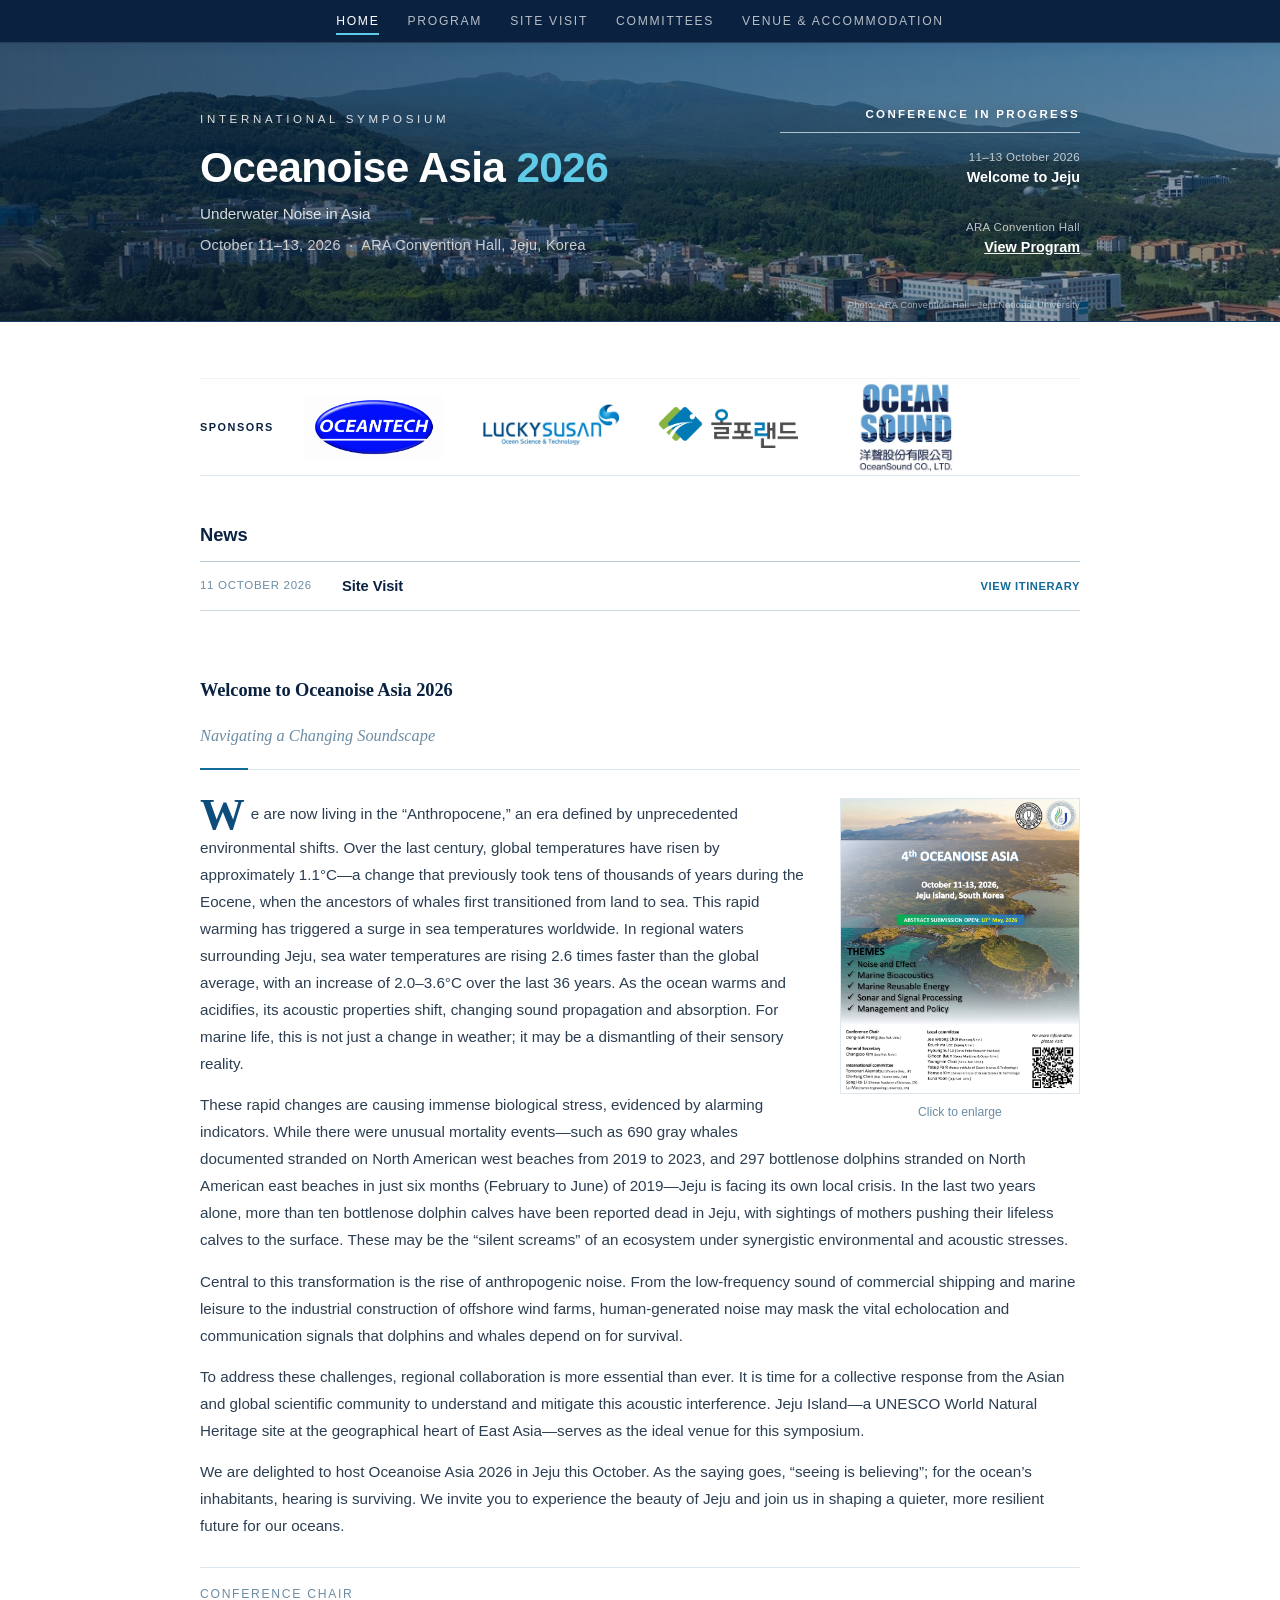
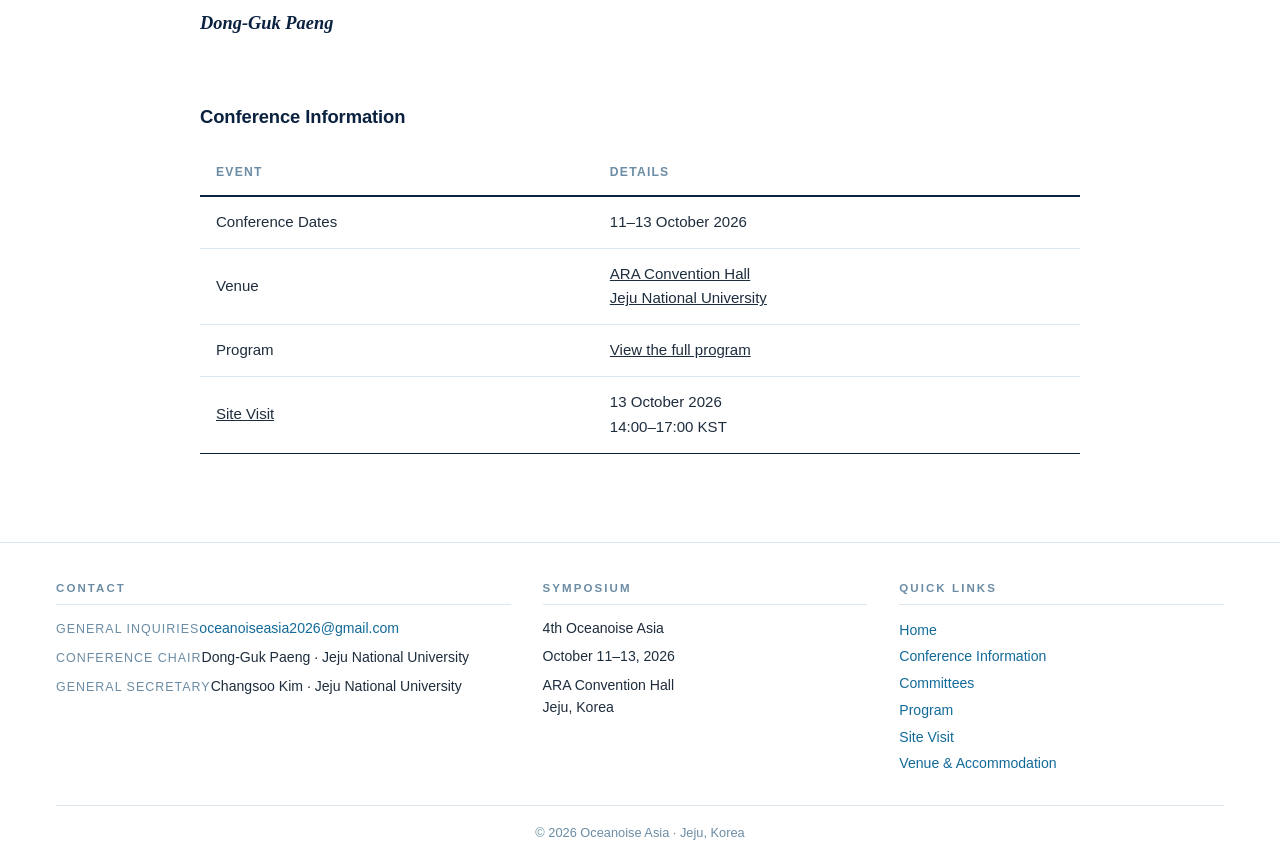
==== index.html @ ab1fe209 "Use formal wording for Site Visit registration" ====
<!DOCTYPE html>
<html lang="en">
<head>
  <meta charset="UTF-8" />
  <meta name="viewport" content="width=device-width, initial-scale=1.0" />
  <title>Oceanoise Asia 2026</title>
  <meta name="description" content="The 4th Oceanoise Asia, October 11-13, 2026, ARA Convention Hall, Jeju, Korea. International symposium on underwater noise in Asia." />
  <meta property="og:type" content="website" />
  <meta property="og:site_name" content="Oceanoise Asia 2026" />
  <meta property="og:title" content="Oceanoise Asia 2026" />
  <meta property="og:description" content="October 11–13, 2026 · ARA Convention Hall, Jeju, Korea. International Symposium on Underwater Noise in Asia." />
  <meta property="og:url" content="https://www.oceanoiseasia2026.com/" />
  <meta property="og:image" content="https://www.oceanoiseasia2026.com/assets/images/oceanoise-asia-2026-share.png" />
  <meta property="og:image:type" content="image/png" />
  <meta property="og:image:width" content="1200" />
  <meta property="og:image:height" content="630" />
  <meta property="og:image:alt" content="Oceanoise Asia 2026 — October 11–13, 2026, ARA Convention Hall, Jeju, Korea" />
  <meta name="twitter:card" content="summary_large_image" />
  <meta name="twitter:title" content="Oceanoise Asia 2026" />
  <meta name="twitter:description" content="October 11–13, 2026 · ARA Convention Hall, Jeju, Korea. International Symposium on Underwater Noise in Asia." />
  <meta name="twitter:image" content="https://www.oceanoiseasia2026.com/assets/images/oceanoise-asia-2026-share.png" />
  <meta name="twitter:image:alt" content="Oceanoise Asia 2026 — October 11–13, 2026, ARA Convention Hall, Jeju, Korea" />
  <link rel="stylesheet" href="assets/css/site.css?v=20261011-sponsors-2" />
</head>
<body>

<nav class="site-nav" aria-label="Primary">
  <div class="wrap">
    <a href="index.html?v=20261011-nav7" aria-current="page">Home</a>
    <a href="program.html?v=20261011-nav7">Program</a>
    <a href="site-visit.html?v=20261011-nav7">Site Visit</a>
    <a href="committees.html?v=20261011-nav7">Committees</a>
    <a href="venue.html?v=20261011-nav7">Venue &amp; Accommodation</a>
  </div>
</nav>

<header class="home-hero">
  <div class="wrap">
    <div class="header-inner">
      <div class="home-hero-main">
        <span class="eyebrow">International Symposium</span>
        <h1>Oceanoise Asia <span class="year">2026</span></h1>
        <p class="subtitle">Underwater Noise in Asia</p>
        <p class="meta">October 11&ndash;13, 2026 &nbsp;&middot;&nbsp; ARA Convention Hall, Jeju, Korea</p>
      </div>
      <aside class="home-hero-dates" aria-label="Conference in progress">
        <a class="home-hero-dates__title" href="#dates">Conference in Progress</a>
        <dl>
          <div>
            <dt>11&ndash;13 October 2026</dt>
            <dd>Welcome to Jeju</dd>
          </div>
          <div>
            <dt>ARA Convention Hall</dt>
            <dd><a href="program.html?v=20261011-nav7">View Program</a></dd>
          </div>
        </dl>
      </aside>
    </div>
  </div>
  <small class="hero-photo-credit">Photo: ARA Convention Hall &middot; Jeju National University</small>
</header>

<main>
  <div class="wrap">
    <div class="content">

    <!-- Sponsors -->
    <section class="sponsors-strip" aria-labelledby="sponsors-title">
      <h2 id="sponsors-title">Sponsors</h2>
      <div class="sponsor-logos">
        <a
          class="sponsor-logo-frame sponsor-logo-link sponsor-logo-frame--oceantech"
          href="https://www.oceantech.co.kr/OT/index.php"
          target="_blank"
          rel="noopener noreferrer"
          aria-label="Visit the Oceantech official website"
        >
          <img src="assets/images/sponsor-oceantech.png?v=20260904" alt="Oceantech" />
        </a>
        <div class="sponsor-logo-frame sponsor-logo-frame--lucky">
          <img src="assets/images/sponsor-lucky-susan.jpg" alt="Lucky Susan — Ocean Science &amp; Technology" />
        </div>
        <a
          class="sponsor-logo-frame sponsor-logo-link"
          href="https://all4landglobal.com/"
          target="_blank"
          rel="noopener noreferrer"
          aria-label="Visit the Allforland official website"
        >
          <img src="assets/images/sponsor-02.png" alt="올포랜드" />
        </a>
        <a
          class="sponsor-logo-frame sponsor-logo-link sponsor-logo-frame--oceansound"
          href="https://www.oceansound-tw.com/h/index?key=k93td"
          target="_blank"
          rel="noopener noreferrer"
          aria-label="Visit the OceanSound official website"
        >
          <img src="assets/images/sponsor-oceansound.png?v=20261011-2" alt="OceanSound CO., LTD." />
        </a>
      </div>
    </section>

    <!-- News -->
    <section class="news section">
      <h2>News</h2>
      <div class="news-list">
        <article class="news-item">
          <time datetime="2026-10-11">11 October 2026</time>
          <h3><a href="site-visit.html?v=20261011-nav7">Site Visit</a></h3>
          <a class="news-link" href="site-visit.html?v=20261011-nav7">View itinerary</a>
        </article>
      </div>
    </section>

    <!-- Welcome Message -->
    <article class="welcome section">
      <h2>Welcome to Oceanoise Asia 2026</h2>
      <p class="lead">Navigating a Changing Soundscape</p>

      <figure class="poster poster-float">
        <button type="button" onclick="openLightbox()" aria-label="Enlarge poster">
          <img src="poster.jpg" alt="Oceanoise Asia 2026 - Call for Papers" />
        </button>
        <figcaption class="caption">Click to enlarge</figcaption>
      </figure>

      <p class="dropcap">We are now living in the &ldquo;Anthropocene,&rdquo; an era defined by unprecedented environmental shifts. Over the last century, global temperatures have risen by approximately 1.1&deg;C&mdash;a change that previously took tens of thousands of years during the Eocene, when the ancestors of whales first transitioned from land to sea. This rapid warming has triggered a surge in sea temperatures worldwide. In regional waters surrounding Jeju, sea water temperatures are rising 2.6 times faster than the global average, with an increase of 2.0&ndash;3.6&deg;C over the last 36 years. As the ocean warms and acidifies, its acoustic properties shift, changing sound propagation and absorption. For marine life, this is not just a change in weather; it may be a dismantling of their sensory reality.</p>

      <p>These rapid changes are causing immense biological stress, evidenced by alarming indicators. While there were unusual mortality events&mdash;such as 690 gray whales documented stranded on North American west beaches from 2019 to 2023, and 297 bottlenose dolphins stranded on North American east beaches in just six months (February to June) of 2019&mdash;Jeju is facing its own local crisis. In the last two years alone, more than ten bottlenose dolphin calves have been reported dead in Jeju, with sightings of mothers pushing their lifeless calves to the surface. These may be the &ldquo;silent screams&rdquo; of an ecosystem under synergistic environmental and acoustic stresses.</p>

      <p>Central to this transformation is the rise of anthropogenic noise. From the low-frequency sound of commercial shipping and marine leisure to the industrial construction of offshore wind farms, human-generated noise may mask the vital echolocation and communication signals that dolphins and whales depend on for survival.</p>

      <p>To address these challenges, regional collaboration is more essential than ever. It is time for a collective response from the Asian and global scientific community to understand and mitigate this acoustic interference. Jeju Island&mdash;a UNESCO World Natural Heritage site at the geographical heart of East Asia&mdash;serves as the ideal venue for this symposium.</p>

      <p>We are delighted to host Oceanoise Asia 2026 in Jeju this October. As the saying goes, &ldquo;seeing is believing&rdquo;; for the ocean&rsquo;s inhabitants, hearing is surviving. We invite you to experience the beauty of Jeju and join us in shaping a quieter, more resilient future for our oceans.</p>

      <div class="signature">
        <div class="role">Conference Chair</div>
        <div class="name">Dong-Guk Paeng</div>
      </div>
    </article>

    <!-- Conference Information -->
    <section id="dates" class="schedule">
      <h2>Conference Information</h2>
      <table>
        <thead>
          <tr>
            <th>Event</th>
            <th>Details</th>
          </tr>
        </thead>
        <tbody>
          <tr>
            <td>Conference Dates</td>
            <td>11&ndash;13 October 2026</td>
          </tr>
          <tr>
            <td>Venue</td>
            <td><a href="venue.html?v=20261011-nav7">ARA Convention Hall<br/>Jeju National University</a></td>
          </tr>
          <tr>
            <td>Program</td>
            <td><a href="program.html?v=20261011-nav7">View the full program</a></td>
          </tr>
          <tr>
            <td><a href="site-visit.html?v=20261011-nav7">Site Visit</a></td>
            <td>13 October 2026<br/>14:00&ndash;17:00 KST</td>
          </tr>
        </tbody>
      </table>
    </section>

    </div>
  </div>
</main>

<footer id="contact">
  <div class="wrap">
    <div class="footer-grid">
      <div class="footer-col">
        <h4>Contact</h4>
        <p><span class="role">General Inquiries</span><a href="mailto:oceanoiseasia2026@gmail.com">oceanoiseasia2026@gmail.com</a></p>
        <p><span class="role">Conference Chair</span>Dong-Guk Paeng &middot; Jeju National University</p>
        <p><span class="role">General Secretary</span>Changsoo Kim &middot; Jeju National University</p>
      </div>
      <div class="footer-col">
        <h4>Symposium</h4>
        <p>4th Oceanoise Asia</p>
        <p>October 11&ndash;13, 2026</p>
        <p>ARA Convention Hall<br/>Jeju, Korea</p>
      </div>
      <div class="footer-col">
        <h4>Quick Links</h4>
        <ul>
          <li><a href="index.html?v=20261011-nav7">Home</a></li>
          <li><a href="index.html?v=20261011-nav7#dates">Conference Information</a></li>
          <li><a href="committees.html?v=20261011-nav7">Committees</a></li>
          <li><a href="program.html?v=20261011-nav7">Program</a></li>
          <li><a href="site-visit.html?v=20261011-nav7">Site Visit</a></li>
          <li><a href="venue.html?v=20261011-nav7">Venue &amp; Accommodation</a></li>        </ul>
      </div>
    </div>
    <div class="footer-bottom">
      &copy; 2026 Oceanoise Asia &middot; Jeju, Korea
    </div>
  </div>
</footer>

<!-- Lightbox -->
<div class="lightbox" id="lightbox" onclick="closeLightbox()">
  <button class="lightbox-close" type="button" onclick="event.stopPropagation(); closeLightbox()" aria-label="Close">&times;</button>
  <img src="poster.jpg" alt="Oceanoise Asia 2026 - Call for Papers (Full Size)" onclick="event.stopPropagation()" />
</div>

<script>
  function openLightbox()  { document.getElementById('lightbox').classList.add('open'); }
  function closeLightbox() { document.getElementById('lightbox').classList.remove('open'); }
  document.addEventListener('keydown', function(e) {
    if (e.key === 'Escape') closeLightbox();
  });
</script>

</body>
</html>
---- assets/css/site.css ----
*, *::before, *::after { box-sizing: border-box; margin: 0; padding: 0; }

:root {
  --ink:       #0a2240;
  --text:      #1e2d3d;
  --muted:     #6b8ca4;
  --line:      #dde7ef;
  --surface:   #ffffff;
  --teal:      #126a98;
  --accent:    #5fcae8;
}

html, body { min-height: 100%; }
html { overflow-x: clip; scroll-padding-top: 44px; }
body { overflow-x: clip; }

body {
  font-family: -apple-system, BlinkMacSystemFont, "Segoe UI", Roboto, Helvetica, Arial, sans-serif;
  color: var(--text);
  line-height: 1.65;
  -webkit-font-smoothing: antialiased;
  background: #fff;
  overflow-wrap: break-word;
  word-wrap: break-word;
}

img { max-width: 100%; height: auto; display: block; }

a { color: inherit; }

.wrap { width: 100%; margin: 0; padding: 0 56px; }

/* ── Header ── */
header {
  position: relative;
  padding: 72px 0 96px;
  text-align: center;
  color: #fff;
  background:
    radial-gradient(ellipse at 50% 0%, #1a8ab5 0%, transparent 60%),
    linear-gradient(180deg, #0a2240 0%, #0e4d7b 55%, #126a98 100%);
  overflow: hidden;
}
header.page-hero { padding: 56px 0 64px; }
header::after {
  content: '';
  position: absolute;
  left: 0; right: 0; bottom: -1px;
  height: 70px;
  background: url("data:image/svg+xml,%3Csvg xmlns='http://www.w3.org/2000/svg' viewBox='0 0 1440 70' preserveAspectRatio='none'%3E%3Cpath fill='%23eaf3f9' d='M0,40 C240,75 480,5 720,30 C960,55 1200,15 1440,35 L1440,70 L0,70 Z'/%3E%3C/svg%3E") no-repeat bottom/100% 100%;
}
header .header-inner { padding-top: 0; }
header.page-hero .header-inner { padding-top: 0; }
header .eyebrow {
  display: inline-block;
  max-width: 100%;
  padding: 0 0 6px;
  border-bottom: 1px solid rgba(255,255,255,.35);
  font-size: .72rem;
  letter-spacing: .32em;
  text-transform: uppercase;
  color: rgba(255,255,255,.85);
  margin-bottom: 22px;
}
header h1 {
  font-size: clamp(2rem, 5vw, 3.2rem);
  font-weight: 800;
  letter-spacing: -.015em;
  line-height: 1.1;
  margin-bottom: 14px;
}
header h1 .year { color: var(--accent); }
header.page-hero h1 { font-size: clamp(1.6rem, 3.8vw, 2.4rem); }
header .subtitle {
  font-size: clamp(.95rem, 1.6vw, 1.1rem);
  color: rgba(255,255,255,.82);
  margin-bottom: 22px;
  font-weight: 400;
}
header .meta {
  display: block;
  padding: 8px 0 0;
  font-size: .9rem;
  color: rgba(255,255,255,.92);
  letter-spacing: .02em;
  overflow-wrap: anywhere;
}
header .meta .meta-link { color: inherit; text-decoration: underline; text-decoration-color: rgba(255,255,255,.4); }
header .meta .meta-link:hover { text-decoration-color: rgba(255,255,255,.85); }

/* ── Unified flat page headers ── */
header.home-hero,
header.page-hero {
  padding: 44px 0 46px;
  text-align: left;
  background: var(--ink);
  border-bottom: 1px solid #153d64;
}
header.home-hero,
header.page-hero {
  background:
    linear-gradient(90deg, rgba(6, 27, 52, .70) 0%, rgba(10, 34, 64, .54) 48%, rgba(10, 34, 64, .40) 100%),
    url('../images/jeju-campus-aerial.jpg') center 22% / cover no-repeat;
}
header.home-hero {
  padding: 62px 0 64px;
}
header.home-hero::after,
header.page-hero::after { display: none; }
header.home-hero .header-inner,
header.page-hero .header-inner {
  max-width: 880px;
  margin: 0 auto;
}
header.home-hero .header-inner {
  display: grid;
  grid-template-columns: minmax(0, 1fr) minmax(230px, 300px);
  align-items: stretch;
  gap: 48px;
  max-width: 880px;
}
header.home-hero .eyebrow,
header.page-hero .eyebrow {
  margin-bottom: 16px;
  padding: 0;
  border-bottom: 0;
}
header.home-hero h1,
header.page-hero h1 {
  margin-bottom: 9px;
  font-size: clamp(2rem, 4vw, 2.65rem);
}
header.home-hero .subtitle {
  margin-bottom: 8px;
  font-size: .95rem;
}
header.home-hero .meta,
header.page-hero .meta {
  padding-top: 0;
  color: rgba(255,255,255,.75);
}
.home-hero-dates {
  display: flex;
  flex-direction: column;
  color: #fff;
  text-align: right;
  text-shadow: 0 1px 12px rgba(4, 20, 38, .28);
}
.home-hero-dates__title {
  display: block;
  margin-bottom: 15px;
  padding-bottom: 8px;
  border-bottom: 1px solid rgba(255,255,255,.65);
  color: #fff;
  font-size: .72rem;
  font-weight: 650;
  letter-spacing: .2em;
  text-decoration: none;
  text-transform: uppercase;
}
.home-hero-dates__title:hover { border-bottom-color: #fff; }
.home-hero-dates dl {
  display: flex;
  flex: 1;
  flex-direction: column;
  justify-content: space-between;
  gap: 10px;
}
.home-hero-dates dl > div { display: grid; gap: 1px; }
.home-hero-dates dt {
  color: rgba(255,255,255,.72);
  font-size: .72rem;
  letter-spacing: .03em;
}
.home-hero-dates dd {
  color: #fff;
  font-size: .9rem;
  font-weight: 600;
  line-height: 1.35;
}
.hero-photo-credit {
  position: absolute;
  right: max(22px, calc((100vw - 880px) / 2));
  bottom: 10px;
  color: rgba(255,255,255,.56);
  font-size: .58rem;
  font-weight: 400;
  letter-spacing: .025em;
  line-height: 1.2;
  text-align: right;
}

/* ── Top nav (sticky) ── */
.site-nav {
  position: sticky;
  top: 0;
  z-index: 50;
  background: var(--ink);
  border-bottom: 1px solid rgba(255,255,255,.12);
  box-shadow: 0 1px 0 rgba(10, 34, 64, .04), 0 4px 12px rgba(10, 34, 64, .08);
}
.site-nav .wrap {
  display: flex;
  align-items: stretch;
  justify-content: center;
  flex-wrap: wrap;
  gap: 0;
  min-height: 42px;
  padding-top: 0;
  padding-bottom: 0;
}
.site-nav a,
.site-nav span {
  position: relative;
  display: inline-flex;
  align-items: center;
  padding: 0 14px;
  font-size: .76rem;
  letter-spacing: .14em;
  text-transform: uppercase;
  color: rgba(255,255,255,.7);
  text-decoration: none;
  white-space: nowrap;
  transition: color .15s ease;
}
.site-nav a:hover { color: #fff; }
.site-nav a[aria-current="page"] { color: #fff; }
.site-nav a[aria-current="page"]::after {
  content: '';
  position: absolute;
  left: 14px;
  right: 14px;
  bottom: 7px;
  height: 2px;
  background: var(--accent);
}
.site-nav .disabled {
  cursor: default;
  pointer-events: none;
  color: rgba(255,255,255,.4);
}
.site-nav .disabled .tag {
  margin-left: 3px;
  color: rgba(255,255,255,.45);
}

/* ── Main ── */
main { padding: 56px 0 24px; }

/* Shared content width — matches .content used on call-for-papers */
main > .wrap > .content { max-width: 880px; margin: 0 auto; }

/* ── Poster ── */
.poster {
  margin: 0;
}
.poster button {
  display: block;
  width: 100%;
  padding: 0;
  border: 1px solid var(--line);
  background: var(--surface);
  cursor: zoom-in;
}
.poster button img {
  display: block;
  width: 100%;
  height: auto;
}
.poster .caption {
  margin-top: 8px;
  font-size: .76rem;
  color: var(--muted);
  text-align: center;
}

/* Float variant — appears at top-right of welcome message, text wraps left */
.poster-float {
  float: right;
  width: 240px;
  margin: 4px 0 16px 28px;
  shape-outside: margin-box;
}

/* ── Lightbox ── */
.lightbox {
  display: none;
  position: fixed; inset: 0;
  background: rgba(10, 20, 35, .88);
  z-index: 9999;
  align-items: center;
  justify-content: center;
  padding: 24px;
  cursor: zoom-out;
}
.lightbox.open { display: flex; }
.lightbox img {
  max-width: 95vw;
  max-height: 95vh;
  width: auto;
  height: auto;
  display: block;
  cursor: default;
}
.lightbox-close {
  position: absolute;
  top: 16px; right: 20px;
  background: none;
  border: none;
  color: #fff;
  font-size: 1.6rem;
  line-height: 1;
  cursor: pointer;
  padding: 6px 10px;
  opacity: .85;
}
.lightbox-close:hover { opacity: 1; }

/* ── Welcome ── */
.welcome { display: flow-root; }
.welcome h2 {
  font-family: Georgia, "Times New Roman", serif;
  font-size: 1.5rem;
  font-weight: 700;
  color: var(--ink);
  margin-bottom: 6px;
  letter-spacing: -.005em;
}
.welcome .lead {
  font-family: Georgia, "Times New Roman", serif;
  font-style: italic;
  font-size: 1.02rem;
  color: var(--muted);
  margin-bottom: 24px;
  padding-bottom: 18px;
  border-bottom: 1px solid var(--line);
  position: relative;
}
.welcome .lead::after {
  content: '';
  position: absolute;
  left: 0; bottom: -1px;
  width: 48px; height: 2px;
  background: var(--teal);
}
.welcome p {
  font-size: .95rem;
  line-height: 1.78;
  margin-bottom: 14px;
  color: #2c3e52;
}
.welcome p.dropcap::first-letter {
  font-family: Georgia, "Times New Roman", serif;
  font-size: 2.8rem;
  font-weight: 700;
  line-height: .9;
  color: #0e4d7b;
  margin-right: 6px;
  vertical-align: -.22em;
}
.welcome .signature {
  clear: both;
  margin-top: 28px;
  padding-top: 16px;
  border-top: 1px solid var(--line);
  font-size: .9rem;
}
.welcome .signature .role {
  color: var(--muted);
  font-size: .76rem;
  letter-spacing: .14em;
  text-transform: uppercase;
  margin-bottom: 4px;
}
.welcome .signature .name {
  font-family: Georgia, "Times New Roman", serif;
  font-style: italic;
  font-size: 1.15rem;
  font-weight: 700;
  color: var(--ink);
}

/* ── Section heading (shared) ── */
.section { margin-top: 64px; scroll-margin-top: 24px; }
.section > h2 {
  font-size: 1.15rem;
  font-weight: 700;
  color: var(--ink);
  margin-bottom: 16px;
  letter-spacing: -.005em;
}
.section > p.lead-line {
  color: var(--muted);
  font-size: .92rem;
  margin-bottom: 20px;
}

/* ── News ── */
.sponsors-strip {
  display: grid;
  grid-template-columns: 104px minmax(0, 1fr) 104px;
  align-items: center;
  min-height: 92px;
  margin: 0 0 44px;
  border-top: 1px solid var(--line);
  border-bottom: 1px solid var(--line);
  background: #fff;
  box-shadow: 0 0 0 100vmax #fff;
  clip-path: inset(0 -100vmax);
}
.sponsors-strip::after { content: ''; }
.sponsors-strip h2 {
  color: var(--ink);
  font-size: .68rem;
  font-weight: 800;
  letter-spacing: .14em;
  text-transform: uppercase;
}
.sponsor-logos {
  display: grid;
  grid-template-columns: repeat(4, minmax(0, 1fr));
  align-items: center;
  justify-items: center;
  gap: clamp(16px, 3vw, 40px);
  min-width: 0;
}
.sponsor-logo-frame {
  position: relative;
  width: 100%;
  max-width: 240px;
  height: 64px;
  overflow: hidden;
}
.sponsor-logo-frame img {
  width: 100%;
  height: 100%;
  object-fit: contain;
}
.sponsor-logo-link {
  display: block;
  border-radius: 4px;
  text-decoration: none;
  transition: opacity .15s ease;
}
.sponsor-logo-link:hover { opacity: .82; }
.sponsor-logo-link:focus-visible {
  outline: 2px solid var(--teal);
  outline-offset: 4px;
}
.sponsor-logo-frame--oceansound { height: 96px; }
.sponsor-logo-frame--oceansound img {
  position: absolute;
  top: 50%;
  left: 50%;
  width: auto;
  max-width: none;
  height: 190%;
  transform: translate(-50%, -51%);
}
.sponsor-logo-frame--lucky img {
  position: absolute;
  top: 50%;
  left: 50%;
  width: 138%;
  max-width: none;
  height: auto;
  transform: translate(-50%, -51%);
}

.news.section {
  max-width: none;
  margin: 0;
}
.news h2 { margin-bottom: 10px; }
.news-list { border-top: 1px solid #b8cad6; }
.news-item {
  display: grid;
  grid-template-columns: 124px minmax(0, 1fr) auto;
  align-items: center;
  gap: 18px;
  padding: 12px 0;
  border-bottom: 1px solid #cbd7df;
}
.news-item time {
  display: inline-block;
  margin-bottom: 0;
  font-size: .72rem;
  color: var(--muted);
  letter-spacing: .06em;
  text-transform: uppercase;
}
.news-item h3 {
  margin-bottom: 0;
  font-size: .92rem;
  font-weight: 700;
  color: var(--ink);
  letter-spacing: -.005em;
}
.news-item h3 a,
.news-link {
  color: var(--teal);
  text-decoration: none;
}
.news-item h3 a { color: var(--ink); }
.news-link {
  font-size: .7rem;
  font-weight: 750;
  letter-spacing: .05em;
  text-transform: uppercase;
  white-space: nowrap;
}
.news-item a:hover,
.news-item a:focus-visible { text-decoration: underline; }
.news-item + .news-item { margin-top: 0; }

/* ── Committees ── */
.committee-block { margin-bottom: 28px; }
.committee-block h3 {
  font-size: .76rem;
  font-weight: 700;
  letter-spacing: .16em;
  text-transform: uppercase;
  color: var(--muted);
  margin-bottom: 10px;
  padding-bottom: 8px;
  border-bottom: 1px solid var(--line);
}
.committee-grid {
  display: grid;
  grid-template-columns: repeat(2, 1fr);
  gap: 8px 28px;
}
.committee-grid .person {
  font-size: .94rem;
  color: var(--text);
  padding: 4px 0;
}
.committee-grid .person .aff {
  color: var(--muted);
  font-size: .85rem;
  margin-left: 6px;
}
.committee-block.solo .committee-grid {
  grid-template-columns: 1fr;
  gap: 4px;
}

/* ── Buttons ── */
.btn-row { display: flex; flex-wrap: wrap; gap: 12px; margin-top: 16px; }
.btn {
  display: inline-flex;
  align-items: center;
  gap: 8px;
  padding: 11px 22px;
  max-width: 100%;
  font-size: .85rem;
  font-weight: 600;
  letter-spacing: .08em;
  text-transform: uppercase;
  text-align: center;
  text-decoration: none;
  border: 1px solid transparent;
  transition: background .15s ease, color .15s ease, border-color .15s ease;
  cursor: pointer;
  white-space: normal;
  overflow-wrap: anywhere;
}
.btn-primary {
  background: var(--ink);
  color: #fff;
  border-color: var(--ink);
}
.btn-primary:hover { background: #102e54; }
.btn-outline {
  background: transparent;
  color: var(--ink);
  border-color: var(--ink);
}
.btn-outline:hover { background: rgba(10, 34, 64, .06); }

/* ── Callouts ── */
.callout {
  background: var(--surface);
  border: 1px solid var(--line);
  border-left: 3px solid var(--teal);
  padding: 16px 20px;
  margin: 14px 0;
  font-size: .93rem;
  color: #2c3e52;
}
.callout.note {
  border-left-color: var(--accent);
  background: #f5fbfd;
  font-style: italic;
  color: #3b556e;
}
.callout strong { color: var(--ink); }

#abstract-cta {
  background: var(--surface);
  border: 1px solid var(--line);
  padding: 24px 28px;
  display: flex;
  flex-wrap: wrap;
  align-items: center;
  justify-content: space-between;
  gap: 20px;
  border-top: 2px solid var(--teal);
  scroll-margin-top: 24px;
}
#abstract-cta .copy { max-width: 60ch; min-width: 0; flex: 1 1 320px; }
#abstract-cta .copy h2 {
  font-size: 1.15rem;
  color: var(--ink);
  margin-bottom: 6px;
}
#abstract-cta .copy p {
  color: var(--muted);
  font-size: .92rem;
}
#abstract-cta .btn-row { margin-top: 0; }

/* ── Schedule Table ── */
.schedule { margin-top: 64px; scroll-margin-top: 24px; }
.schedule h2 {
  font-size: 1.15rem;
  font-weight: 700;
  color: var(--ink);
  margin-bottom: 16px;
  letter-spacing: -.005em;
}
table {
  width: 100%;
  border-collapse: collapse;
  font-size: .94rem;
}
th, td {
  text-align: left;
  padding: 13px 16px;
  border-bottom: 1px solid var(--line);
}
thead th {
  font-size: .76rem;
  letter-spacing: .1em;
  text-transform: uppercase;
  color: var(--muted);
  font-weight: 600;
  border-bottom: 2px solid var(--ink);
}
tbody tr:last-child td { border-bottom: 1px solid var(--ink); }
td.date {
  white-space: nowrap;
  color: var(--ink);
  font-weight: 600;
}
tr.group td {
  padding: 22px 16px 6px;
  font-size: .72rem;
  letter-spacing: .16em;
  text-transform: uppercase;
  color: var(--muted);
  font-weight: 700;
  border-bottom: none;
  background: transparent;
}
tr.group:first-child td { padding-top: 6px; }

/* ── Abstract page content ── */
.content {
  max-width: 880px;
  margin: 0 auto;
}
.content .doc-section {
  margin-top: 40px;
  scroll-margin-top: 24px;
}
.content .doc-section h2 {
  font-size: 1.15rem;
  font-weight: 700;
  color: var(--ink);
  margin-bottom: 12px;
  padding-bottom: 8px;
  border-bottom: 2px solid var(--ink);
  letter-spacing: -.005em;
}
.content .doc-section h3 {
  font-size: .98rem;
  font-weight: 700;
  color: var(--ink);
  margin-top: 20px;
  margin-bottom: 8px;
}
.content .doc-section p {
  font-size: .95rem;
  line-height: 1.78;
  margin-bottom: 12px;
  color: #2c3e52;
}
.content .doc-section ul {
  margin: 6px 0 14px 22px;
  padding: 0;
}
.content .doc-section ul li {
  font-size: .94rem;
  line-height: 1.7;
  margin-bottom: 6px;
  color: #2c3e52;
}
.content .doc-section ul li strong { color: var(--ink); }

/* ── Venue & accommodation ── */
.venue-page { padding-top: 48px; }
.venue-section {
  margin-top: 64px;
  scroll-margin-top: 62px;
}
.venue-section:first-child { margin-top: 0; }
.section-label {
  margin-bottom: 7px;
  color: var(--teal);
  font-size: .72rem;
  font-weight: 700;
  letter-spacing: .18em;
  text-transform: uppercase;
}
.venue-section > h2 {
  margin-bottom: 14px;
  color: var(--ink);
  font-family: Georgia, "Times New Roman", serif;
  font-size: clamp(1.45rem, 3vw, 2rem);
  line-height: 1.25;
  letter-spacing: -.012em;
}
.venue-lead {
  max-width: 68ch;
  margin-bottom: 24px;
  color: #3a5066;
  font-size: 1rem;
  line-height: 1.75;
}
.venue-photo {
  overflow: hidden;
  border: 1px solid var(--line);
  background: var(--surface);
}
.venue-photo img {
  width: 100%;
  aspect-ratio: 16 / 9;
  object-fit: cover;
}
.venue-photo figcaption,
.venue-gallery figcaption {
  padding: 9px 12px;
  color: var(--muted);
  font-size: .74rem;
  line-height: 1.45;
}
.venue-gallery {
  display: grid;
  grid-template-columns: repeat(3, minmax(0, 1fr));
  gap: 12px;
  margin-top: 12px;
}
.venue-gallery figure {
  min-width: 0;
  overflow: hidden;
  border: 1px solid var(--line);
  background: var(--surface);
}
.venue-gallery img {
  width: 100%;
  aspect-ratio: 4 / 3;
  object-fit: cover;
}
.venue-facts {
  display: grid;
  grid-template-columns: .8fr 1fr 1.9fr;
  margin-top: 20px;
  border-top: 2px solid var(--ink);
  border-bottom: 1px solid var(--line);
}
.venue-fact {
  min-width: 0;
  padding: 16px 18px;
  border-right: 1px solid var(--line);
}
.venue-fact:first-child { padding-left: 0; }
.venue-fact:last-child { padding-right: 0; border-right: 0; }
.venue-fact .fact-label {
  display: block;
  margin-bottom: 5px;
  color: var(--muted);
  font-size: .68rem;
  font-weight: 700;
  letter-spacing: .14em;
  text-transform: uppercase;
}
.venue-fact strong {
  display: block;
  color: var(--ink);
  font-size: .88rem;
  line-height: 1.5;
}
.map-frame {
  position: relative;
  overflow: hidden;
  border: 1px solid var(--line);
  background: #dbe8f0;
}
.map-frame iframe {
  display: block;
  width: 100%;
  height: 420px;
  border: 0;
}
.travel-grid {
  display: grid;
  grid-template-columns: repeat(2, minmax(0, 1fr));
  gap: 16px;
}
.travel-card {
  min-width: 0;
  padding: 22px;
  border: 1px solid var(--line);
  background: var(--surface);
}
.travel-card .travel-heading {
  margin-bottom: 14px;
  padding-left: 11px;
  border-left: 5px solid #1478bd;
  color: #126eb0;
  font-size: 1.08rem;
  font-weight: 750;
  line-height: 1.35;
}
.travel-card p {
  color: #40556a;
  font-size: .91rem;
  line-height: 1.68;
}
.campus-wayfinding {
  margin-top: 28px;
}
.campus-wayfinding > h3 {
  margin-bottom: 12px;
  color: var(--ink);
  font-size: 1rem;
}
.campus-map {
  overflow: hidden;
  max-width: 720px;
  margin: 0 auto;
  border: 1px solid var(--line);
  background: var(--surface);
}
.campus-map picture,
.campus-map img {
  display: block;
  width: 100%;
}
.campus-map > button {
  display: block;
  width: 100%;
  padding: 0;
  border: 0;
  background: transparent;
  cursor: zoom-in;
}
.campus-map > button:focus-visible {
  outline: 3px solid var(--accent);
  outline-offset: -3px;
}
.campus-map figcaption {
  padding: 11px 14px;
  background: var(--surface);
  color: #536a7d;
  font-size: .86rem;
  line-height: 1.6;
}
.travel-links { margin-top: 16px; }
.accommodation-note {
  max-width: 76ch;
  margin-bottom: 22px;
  color: #52697c;
  font-size: .92rem;
  line-height: 1.7;
}
.hotel-grid {
  display: grid;
  grid-template-columns: repeat(2, minmax(0, 1fr));
  gap: 18px;
}
.hotel-item {
  min-width: 0;
  overflow: hidden;
  border: 1px solid var(--line);
  background: var(--surface);
}
.hotel-item > img {
  display: block;
  width: 100%;
  aspect-ratio: 16 / 9;
  object-fit: cover;
}
.hotel-details {
  padding: 17px 18px 18px;
}
.hotel-area {
  margin-bottom: 5px;
  color: var(--muted);
  font-size: .68rem;
  font-weight: 700;
  letter-spacing: .11em;
  line-height: 1.4;
  text-transform: uppercase;
}
.hotel-details h3 {
  margin-bottom: 7px;
  color: var(--ink);
  font-size: 1.02rem;
  line-height: 1.42;
}
.hotel-travel-time {
  margin-bottom: 13px;
  color: #52697c;
  font-size: .82rem;
  line-height: 1.5;
}
.hotel-details a {
  color: #126eb0;
  font-size: .84rem;
  font-weight: 700;
  text-decoration: none;
}
.hotel-details a:hover,
.hotel-details a:focus-visible {
  text-decoration: underline;
}

/* ── Program ── */
.program-hero {
  padding: 44px 0 46px;
  text-align: left;
  background: var(--ink);
  border-bottom: 1px solid #153d64;
}
.program-hero::after { display: none; }
.program-hero .header-inner {
  max-width: 880px;
  margin: 0 auto;
}
.program-hero .eyebrow {
  margin-bottom: 16px;
  padding: 0;
  border-bottom: 0;
}
.program-hero h1 {
  margin-bottom: 9px;
  font-size: clamp(2rem, 4vw, 2.65rem);
}
.program-hero .meta {
  padding-top: 0;
  color: rgba(255,255,255,.75);
}
.program-page { padding-top: 50px; }
.program-page .content { max-width: 880px; }
.program-file {
  display: flex;
  align-items: center;
  justify-content: space-between;
  gap: 28px;
  margin-bottom: 42px;
  padding: 17px 0;
  border-top: 1px solid #bccbd6;
  border-bottom: 1px solid #bccbd6;
}
.program-file__copy {
  display: flex;
  align-items: center;
  gap: 15px;
  min-width: 0;
}
.program-file h2 {
  margin-bottom: 1px;
  color: var(--ink);
  font-size: .94rem;
  line-height: 1.4;
}
.program-file p {
  color: #687e8e;
  font-size: .78rem;
  line-height: 1.45;
}
.program-file__actions {
  display: flex;
  align-items: center;
  gap: 18px;
  flex: 0 0 auto;
}
.program-file__actions a {
  color: var(--ink);
  font-size: .76rem;
  font-weight: 750;
  letter-spacing: .06em;
  text-decoration: none;
  text-transform: uppercase;
}
.program-file__actions a::after {
  content: " \2192";
  color: var(--teal);
}
.program-file__actions a:hover,
.program-file__actions a:focus-visible { text-decoration: underline; }
.program-day {
  margin-bottom: 42px;
  border-top: 2px solid var(--ink);
  background: rgba(255,255,255,.7);
}
.program-day__heading {
  display: flex;
  align-items: baseline;
  justify-content: space-between;
  gap: 24px;
  padding: 16px 20px 15px;
  border-bottom: 1px solid #c9d7e1;
  background: #e8f0f5;
}
.program-day__heading p {
  margin-bottom: 0;
  color: var(--teal);
  font-size: .67rem;
  font-weight: 800;
  letter-spacing: .16em;
  text-transform: uppercase;
}
.program-day__heading h2 {
  color: var(--ink);
  font-family: -apple-system, BlinkMacSystemFont, "Segoe UI", Roboto, Helvetica, Arial, sans-serif;
  font-size: 1.08rem;
  font-weight: 750;
  line-height: 1.3;
}
.program-day__heading h2 span {
  margin-left: 5px;
  color: #5d7485;
  font-size: .78rem;
  font-weight: 650;
  letter-spacing: .04em;
}
.program-table-wrap { min-width: 0; }
.program-table { table-layout: fixed; }
.program-table th,
.program-table td {
  padding: 15px 20px;
  vertical-align: middle;
  border-bottom-color: #dce5eb;
}
.program-table tr:last-child th,
.program-table tr:last-child td { border-bottom: 1px solid #b8c9d5; }
.program-table th {
  width: 178px;
  color: #617789;
  font-size: .82rem;
  font-weight: 600;
  letter-spacing: .01em;
  white-space: nowrap;
}
.program-table td {
  color: #22384d;
  font-size: .96rem;
  font-weight: 500;
}
.program-table td em {
  color: #334d62;
  font-family: Georgia, "Times New Roman", serif;
  font-size: 1.01em;
}
.program-table__session {
  background: #f2f7fa;
}
.program-table__session th,
.program-table__discussion th { border-left: 3px solid var(--teal); }
.program-table__session td {
  color: var(--ink);
  font-weight: 700;
}
.program-table__discussion {
  background: #f2f7fa;
}
.program-table__session th,
.program-table__session td {
  border-bottom-color: #d2e0e8;
}
.program-table__discussion td {
  color: #526b7d;
  font-size: .9rem;
  font-weight: 550;
}
.session-kind {
  color: #60798b;
  font-weight: 550;
}
.session-number {
  display: inline-block;
  min-width: 72px;
  margin-right: 16px;
  padding: 0;
  color: var(--teal);
  font-size: .68rem;
  font-weight: 800;
  letter-spacing: .1em;
  text-transform: uppercase;
}
.session-title::before { content: ": "; }
.discussion-session {
  display: inline-block;
  min-width: 72px;
  margin-right: 16px;
  color: #6b8798;
  font-size: .66rem;
  font-weight: 800;
  letter-spacing: .1em;
  text-transform: uppercase;
}
.visually-hidden {
  position: absolute;
  width: 1px;
  height: 1px;
  padding: 0;
  margin: -1px;
  overflow: hidden;
  clip: rect(0, 0, 0, 0);
  white-space: nowrap;
  border: 0;
}

/* ── Footer ── */
footer {
  margin-top: 64px;
  padding: 36px 0 24px;
  border-top: 1px solid var(--line);
  font-size: .88rem;
  color: var(--text);
  background: rgba(255,255,255,.55);
}
footer a { color: var(--teal); text-decoration: none; }
footer a:hover { text-decoration: underline; }
.footer-grid {
  display: grid;
  grid-template-columns: 1.4fr 1fr 1fr;
  gap: 32px;
  align-items: start;
}
.footer-col { min-width: 0; }
.footer-col a { overflow-wrap: anywhere; }
.footer-col h4 {
  font-size: .72rem;
  font-weight: 700;
  letter-spacing: .18em;
  text-transform: uppercase;
  color: var(--muted);
  margin-bottom: 12px;
  padding-bottom: 6px;
  border-bottom: 1px solid var(--line);
}
.footer-col p {
  font-size: .88rem;
  line-height: 1.6;
  margin-bottom: 6px;
  color: var(--text);
}
.footer-col p .role {
  display: inline-block;
  min-width: 140px;
  color: var(--muted);
  font-size: .78rem;
  letter-spacing: .08em;
  text-transform: uppercase;
}
.footer-col ul { list-style: none; padding: 0; margin: 0; }
.footer-col ul li {
  font-size: .88rem;
  line-height: 1.9;
}
.footer-bottom {
  margin-top: 28px;
  padding-top: 16px;
  border-top: 1px solid var(--line);
  text-align: center;
  font-size: .8rem;
  color: var(--muted);
}

/* ── Responsive ── */
@media (max-width: 1000px) {
  .sponsor-logos {
    grid-template-columns: repeat(2, minmax(0, 1fr));
    width: 100%;
    max-width: 520px;
    margin: 0 auto;
    gap: 8px 24px;
  }
}

@media (max-width: 760px) {
  .wrap { padding: 0 22px; }
  header { padding: 36px 0 32px; }
  header.home-hero,
  header.page-hero { padding: 34px 0 35px; }
  header.home-hero { padding: 42px 0 44px; }
  header.home-hero .header-inner {
    grid-template-columns: 1fr;
    gap: 28px;
  }
  .home-hero-dates {
    width: min(100%, 300px);
    margin-left: auto;
  }
  .hero-photo-credit {
    right: 22px;
    bottom: 8px;
    font-size: .54rem;
  }
  .poster-float {
    float: none;
    width: 100%;
    max-width: 360px;
    margin: 0 auto 20px;
  }
  header .eyebrow { letter-spacing: .2em; }
  main { padding: 36px 0 16px; }
  th, td { padding: 12px 10px; font-size: .9rem; }
  td.date { font-size: .85rem; }
  .footer-grid { grid-template-columns: 1fr; gap: 28px; }
  .footer-col p .role { min-width: 0; display: block; margin-bottom: 2px; }
  .site-nav .wrap {
    flex-wrap: nowrap;
    overflow-x: auto;
    justify-content: flex-start;
    align-items: stretch;
    min-height: 38px;
    gap: 0;
    scrollbar-width: thin;
    -webkit-overflow-scrolling: touch;
  }
  .site-nav a,
  .site-nav span { padding: 0 10px; }
  .site-nav a[aria-current="page"]::after { left: 10px; right: 10px; bottom: 6px; }
  .site-nav .wrap::-webkit-scrollbar { height: 4px; }
  #abstract-cta { flex-direction: column; align-items: stretch; padding: 20px 22px; }
  #abstract-cta .btn-row { width: 100%; }
  .btn { flex: 1 1 auto; justify-content: center; }
  .committee-grid { grid-template-columns: 1fr; }
  .news-item {
    grid-template-columns: 105px minmax(0, 1fr);
    gap: 7px 13px;
  }
  .sponsors-strip {
    position: relative;
    display: block;
    min-height: 100px;
    margin-bottom: 36px;
    padding: 27px 0 9px;
  }
  .sponsors-strip h2 {
    position: absolute;
    top: 8px;
    left: 0;
    font-size: .6rem;
  }
  .sponsor-logos { gap: 8px; }
  .sponsor-logo-frame {
    max-width: 200px;
    height: 58px;
  }
  .news-link { grid-column: 2; }
  .content .doc-section h2 { font-size: 1.05rem; }
  .venue-page { padding-top: 36px; }
  .venue-section { margin-top: 52px; }
  .venue-facts { grid-template-columns: 1fr; }
  .venue-fact,
  .venue-fact:first-child,
  .venue-fact:last-child {
    padding: 13px 0;
    border-right: 0;
    border-bottom: 1px solid var(--line);
  }
  .venue-fact:last-child { border-bottom: 0; }
  .map-frame iframe { height: 340px; }
  .travel-grid { grid-template-columns: 1fr; }
  .hotel-grid { grid-template-columns: 1fr; }
  .venue-gallery {
    grid-template-columns: 1fr;
    gap: 10px;
  }
  .venue-gallery img { aspect-ratio: 16 / 9; }
  .campus-wayfinding { margin-top: 24px; }
  .program-hero { padding: 34px 0 35px; }
  .program-page { padding-top: 34px; }
  .program-file {
    align-items: flex-end;
    gap: 16px;
    margin-bottom: 30px;
  }
  .program-file p { display: none; }
  .program-file__actions { gap: 13px; }
  .program-file__actions a { font-size: .68rem; }
  .program-day { margin-bottom: 30px; }
  .program-day__heading {
    padding: 16px 17px;
  }
  .program-day__heading h2 { font-size: .98rem; text-align: right; }
  .program-table th,
  .program-table td { padding: 13px 14px; }
  .program-table th { width: 132px; font-size: .77rem; }
  .program-table td { font-size: .88rem; }
  .session-number {
    display: block;
    min-width: 0;
    margin: 0 0 5px;
    padding: 0;
    font-size: .63rem;
  }
  .session-title::before { content: ""; }
  .discussion-session {
    display: block;
    min-width: 0;
    margin: 0 0 4px;
    font-size: .61rem;
  }
}
@media (max-width: 380px) {
  header .eyebrow { font-size: .68rem; letter-spacing: .16em; }
  header .meta { font-size: .82rem; }
  .btn { padding: 10px 14px; font-size: .78rem; letter-spacing: .06em; }
  .program-table th { width: 116px; font-size: .72rem; }
  .program-table th,
  .program-table td { padding: 12px 10px; }
  .program-file {
    align-items: flex-start;
    flex-direction: column;
  }
}
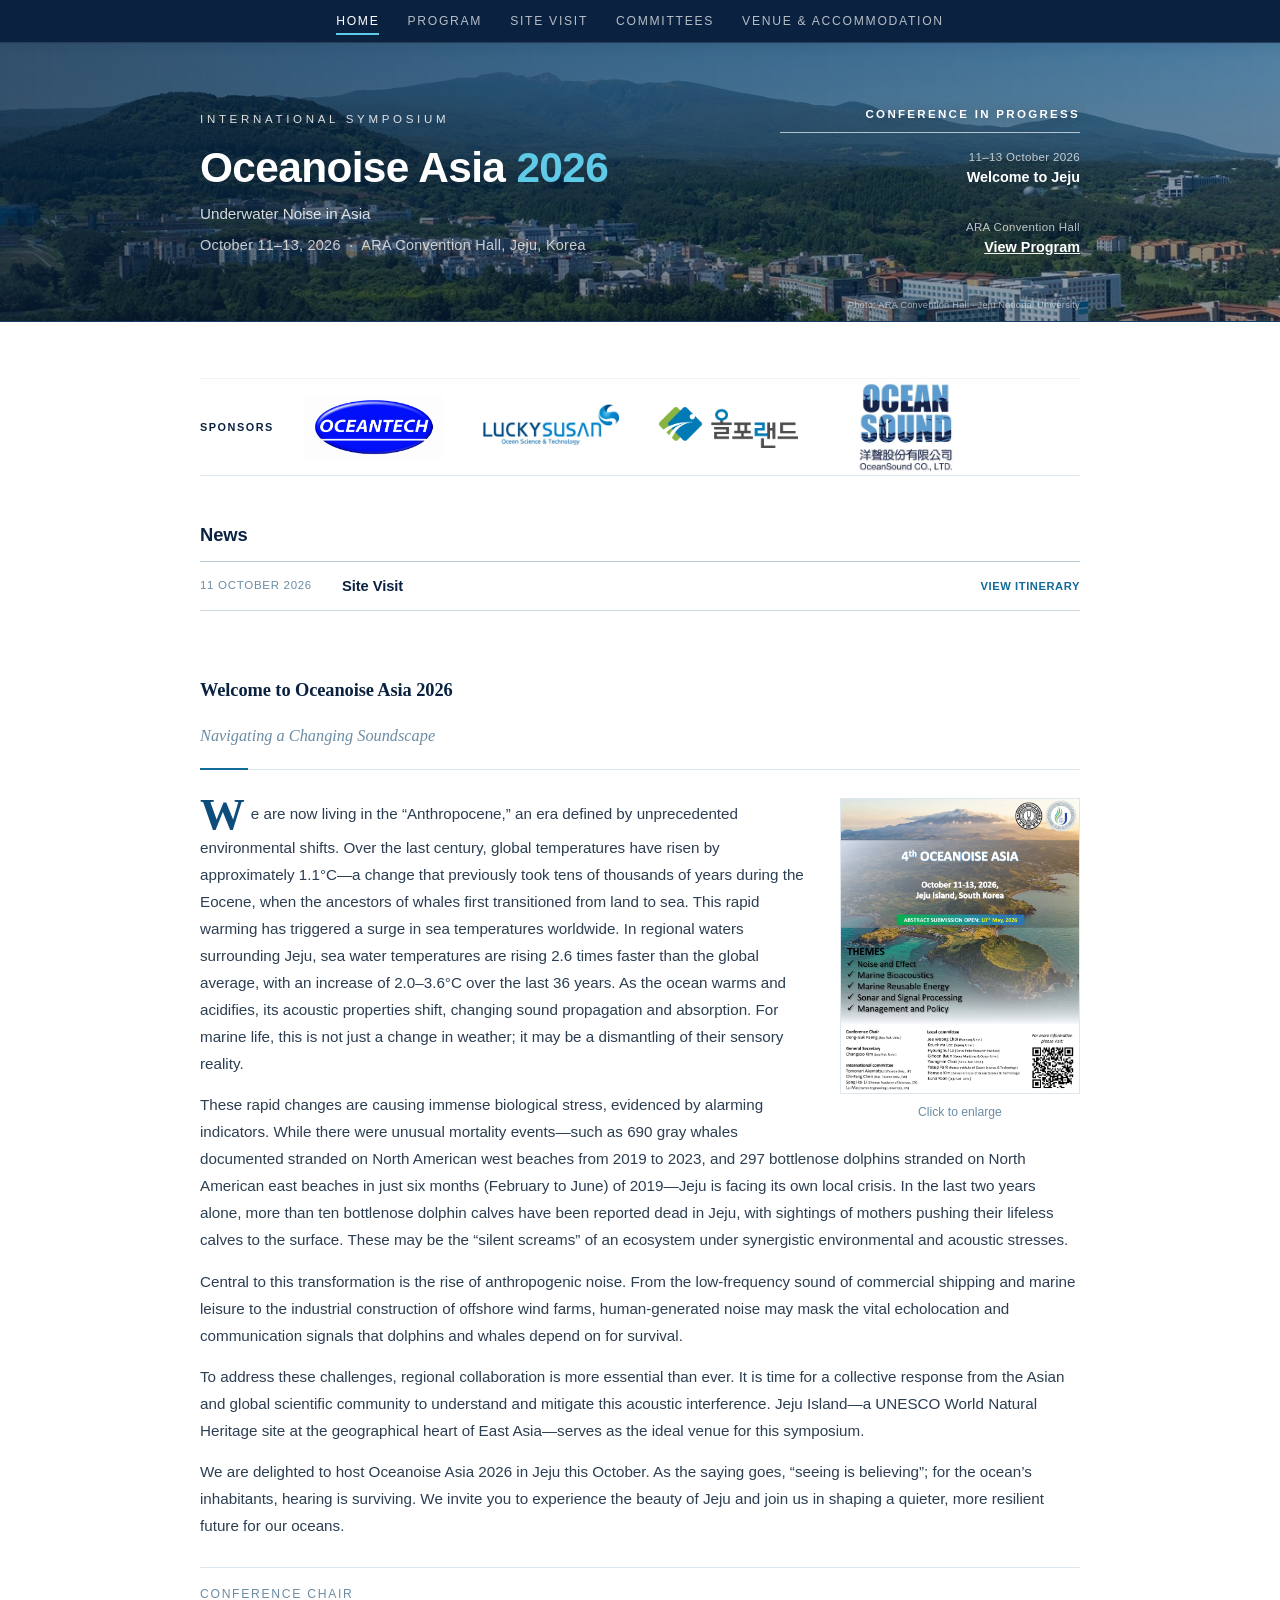
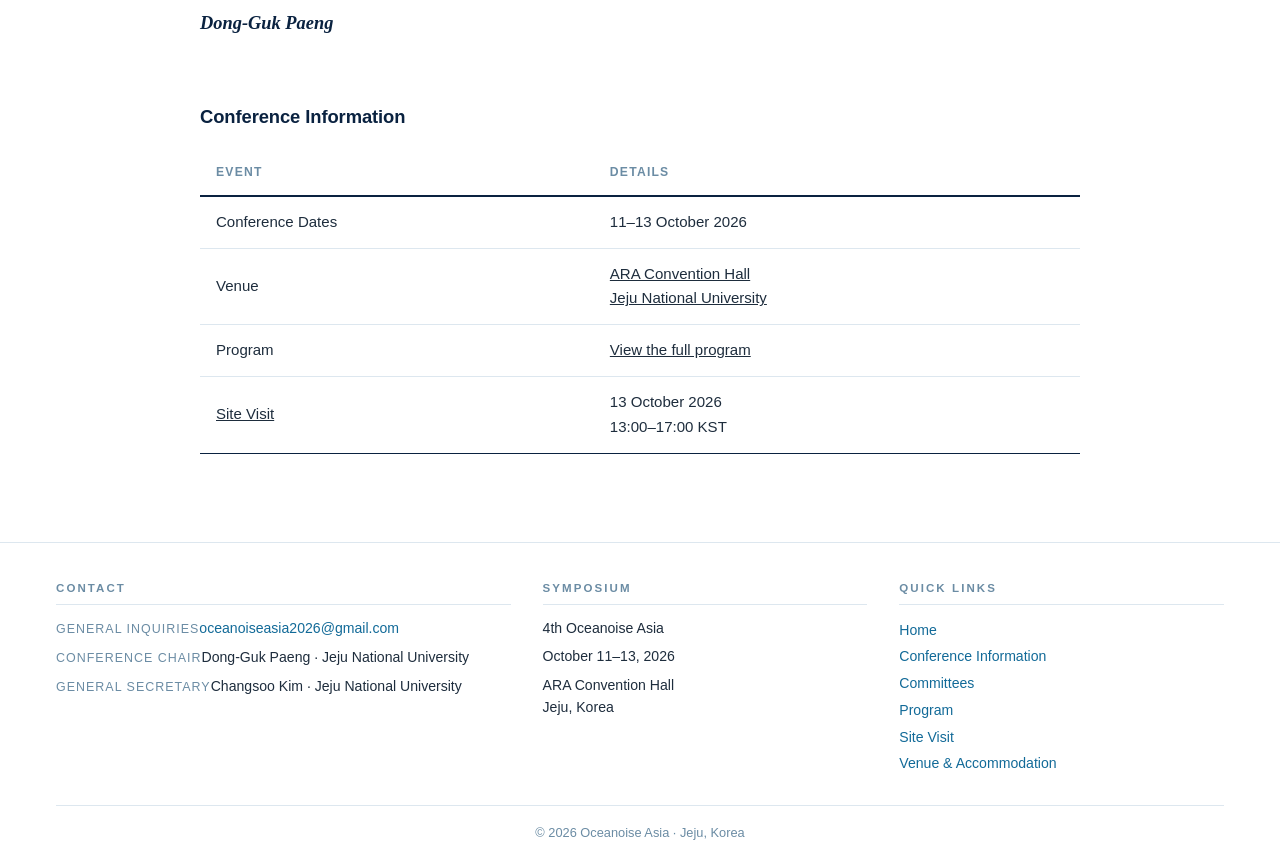
==== commit bb3e65dc: "Move Site Visit departure and Tuesday lunch end to 13:00" ====
--- a/index.html
+++ b/index.html
@@ -26,11 +26,11 @@
 
 <nav class="site-nav" aria-label="Primary">
   <div class="wrap">
-    <a href="index.html?v=20261011-nav7" aria-current="page">Home</a>
-    <a href="program.html?v=20261011-nav7">Program</a>
-    <a href="site-visit.html?v=20261011-nav7">Site Visit</a>
-    <a href="committees.html?v=20261011-nav7">Committees</a>
-    <a href="venue.html?v=20261011-nav7">Venue &amp; Accommodation</a>
+    <a href="index.html?v=20261011-nav8" aria-current="page">Home</a>
+    <a href="program.html?v=20261011-nav8">Program</a>
+    <a href="site-visit.html?v=20261011-nav8">Site Visit</a>
+    <a href="committees.html?v=20261011-nav8">Committees</a>
+    <a href="venue.html?v=20261011-nav8">Venue &amp; Accommodation</a>
   </div>
 </nav>
 
@@ -52,7 +52,7 @@
           </div>
           <div>
             <dt>ARA Convention Hall</dt>
-            <dd><a href="program.html?v=20261011-nav7">View Program</a></dd>
+            <dd><a href="program.html?v=20261011-nav8">View Program</a></dd>
           </div>
         </dl>
       </aside>
@@ -108,8 +108,8 @@
       <div class="news-list">
         <article class="news-item">
           <time datetime="2026-10-11">11 October 2026</time>
-          <h3><a href="site-visit.html?v=20261011-nav7">Site Visit</a></h3>
-          <a class="news-link" href="site-visit.html?v=20261011-nav7">View itinerary</a>
+          <h3><a href="site-visit.html?v=20261011-nav8">Site Visit</a></h3>
+          <a class="news-link" href="site-visit.html?v=20261011-nav8">View itinerary</a>
         </article>
       </div>
     </section>
@@ -159,15 +159,15 @@
           </tr>
           <tr>
             <td>Venue</td>
-            <td><a href="venue.html?v=20261011-nav7">ARA Convention Hall<br/>Jeju National University</a></td>
+            <td><a href="venue.html?v=20261011-nav8">ARA Convention Hall<br/>Jeju National University</a></td>
           </tr>
           <tr>
             <td>Program</td>
-            <td><a href="program.html?v=20261011-nav7">View the full program</a></td>
-          </tr>
-          <tr>
-            <td><a href="site-visit.html?v=20261011-nav7">Site Visit</a></td>
-            <td>13 October 2026<br/>14:00&ndash;17:00 KST</td>
+            <td><a href="program.html?v=20261011-nav8">View the full program</a></td>
+          </tr>
+          <tr>
+            <td><a href="site-visit.html?v=20261011-nav8">Site Visit</a></td>
+            <td>13 October 2026<br/>13:00&ndash;17:00 KST</td>
           </tr>
         </tbody>
       </table>
@@ -195,12 +195,12 @@
       <div class="footer-col">
         <h4>Quick Links</h4>
         <ul>
-          <li><a href="index.html?v=20261011-nav7">Home</a></li>
-          <li><a href="index.html?v=20261011-nav7#dates">Conference Information</a></li>
-          <li><a href="committees.html?v=20261011-nav7">Committees</a></li>
-          <li><a href="program.html?v=20261011-nav7">Program</a></li>
-          <li><a href="site-visit.html?v=20261011-nav7">Site Visit</a></li>
-          <li><a href="venue.html?v=20261011-nav7">Venue &amp; Accommodation</a></li>+          <li><a href="index.html?v=20261011-nav8">Home</a></li>
+          <li><a href="index.html?v=20261011-nav8#dates">Conference Information</a></li>
+          <li><a href="committees.html?v=20261011-nav8">Committees</a></li>
+          <li><a href="program.html?v=20261011-nav8">Program</a></li>
+          <li><a href="site-visit.html?v=20261011-nav8">Site Visit</a></li>
+          <li><a href="venue.html?v=20261011-nav8">Venue &amp; Accommodation</a></li>         </ul>
       </div>
     </div>
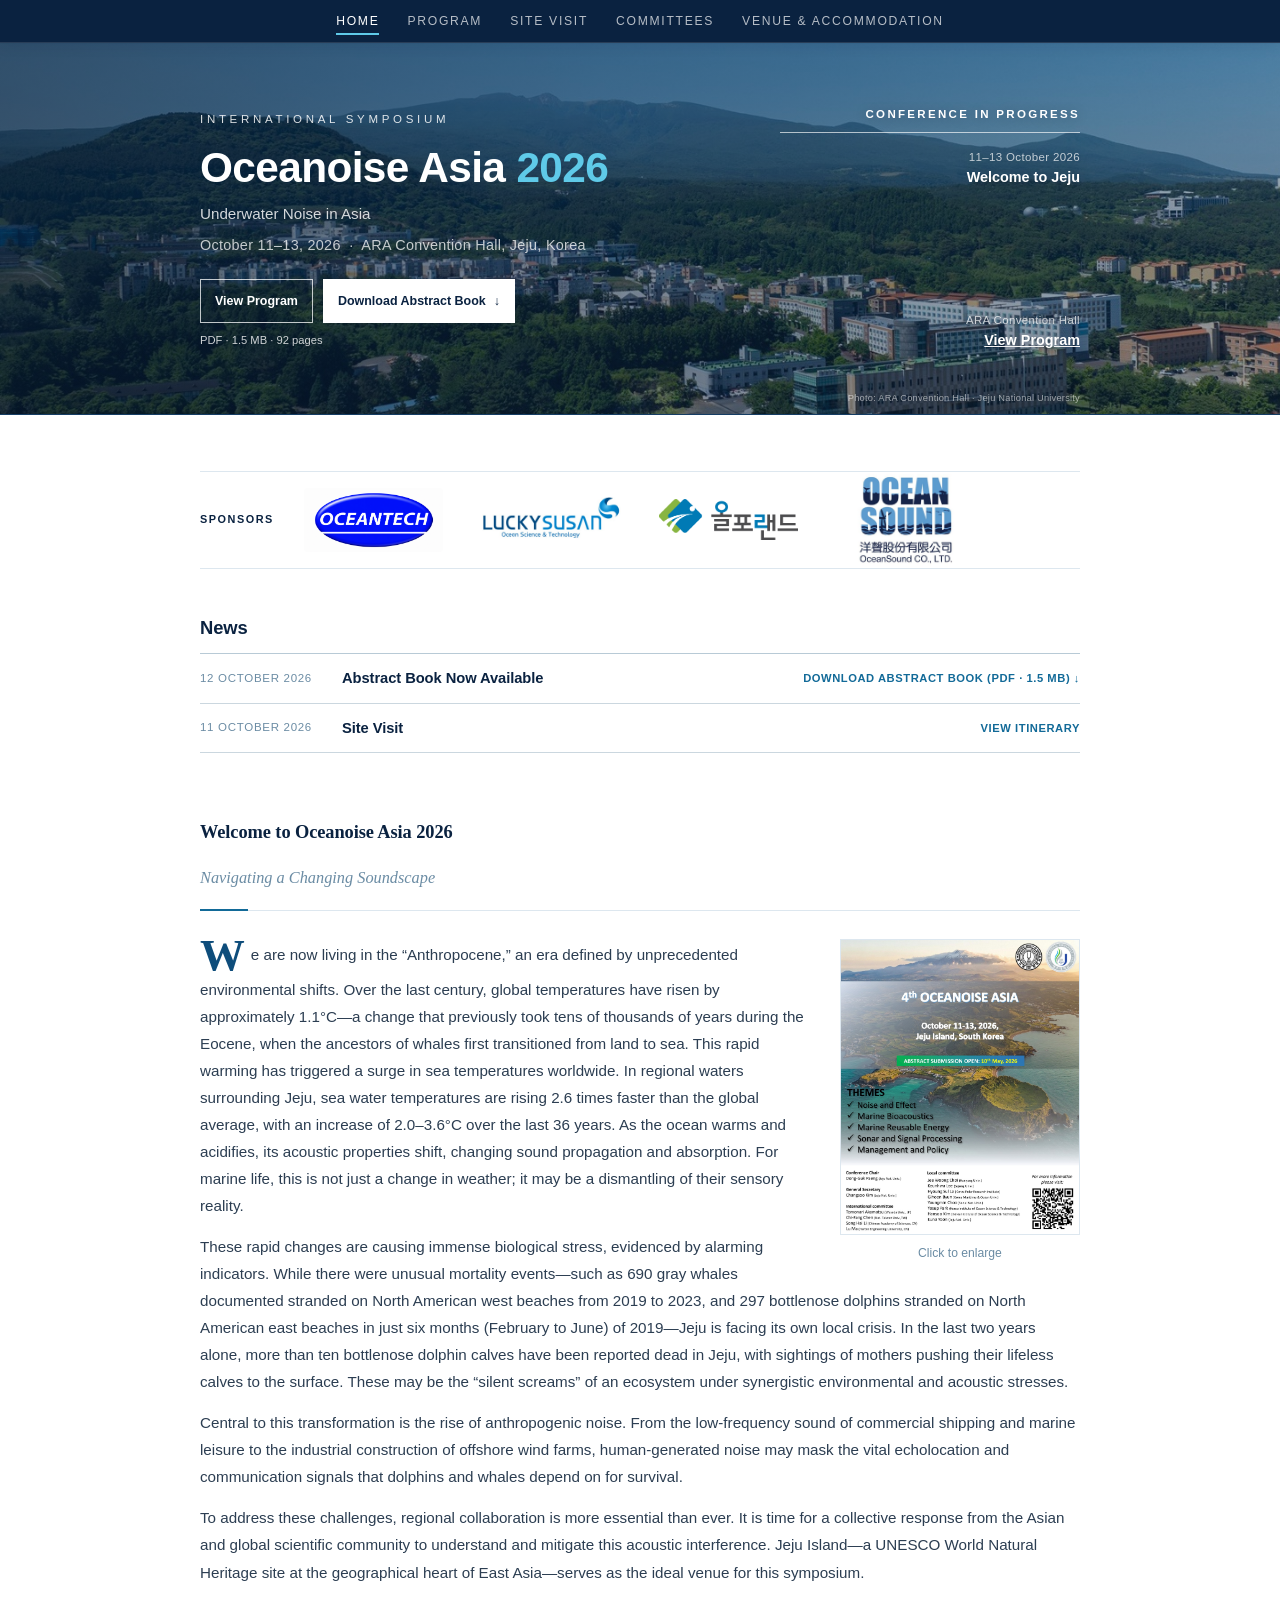
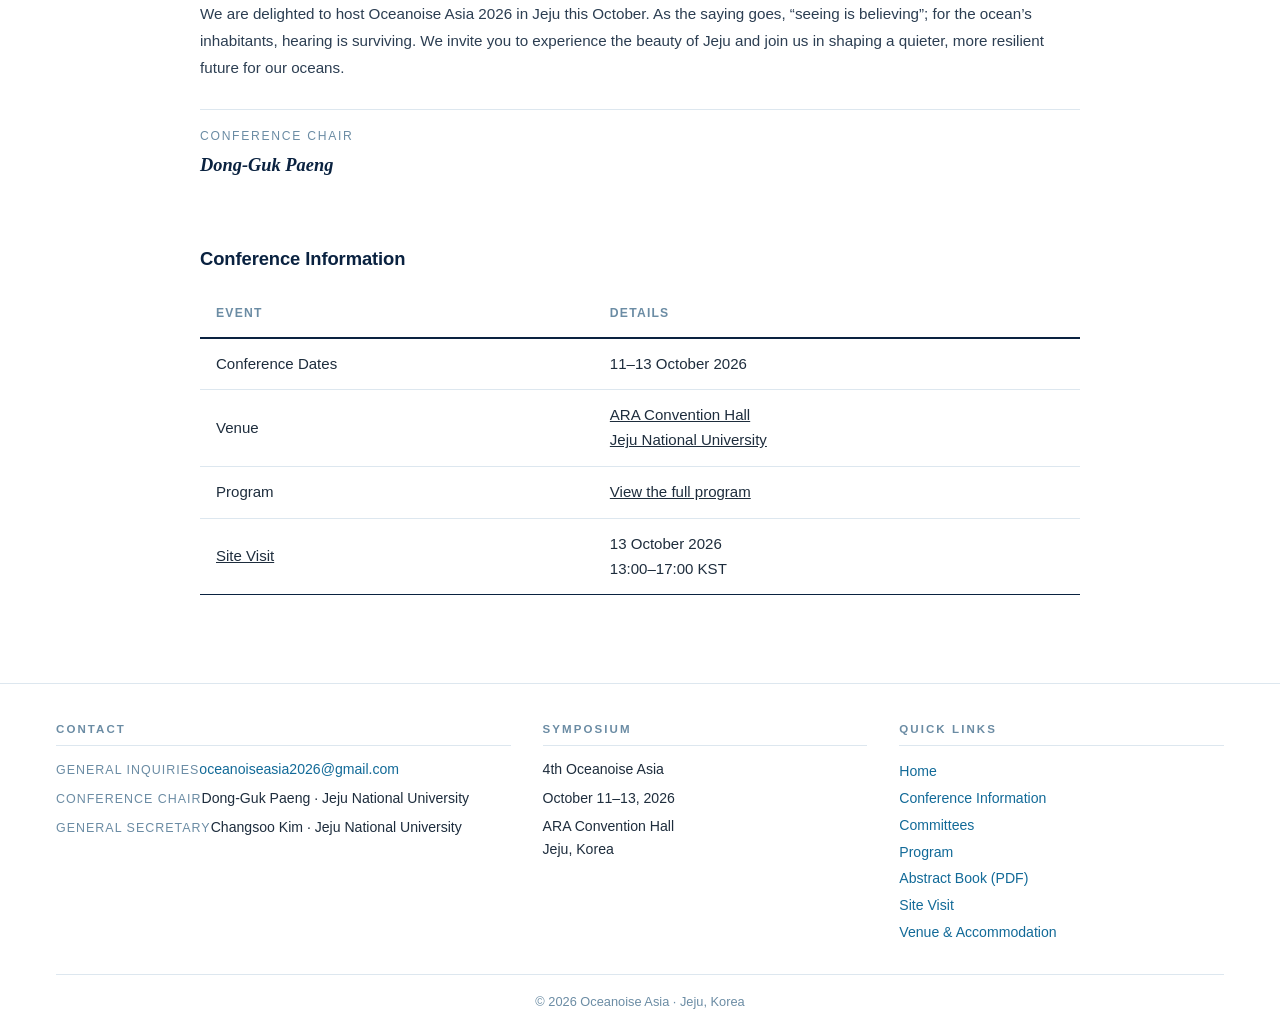
==== commit 16f8b092: "Publish abstract book with prominent download links" ====
--- a/index.html
+++ b/index.html
@@ -20,7 +20,7 @@
   <meta name="twitter:description" content="October 11–13, 2026 · ARA Convention Hall, Jeju, Korea. International Symposium on Underwater Noise in Asia." />
   <meta name="twitter:image" content="https://www.oceanoiseasia2026.com/assets/images/oceanoise-asia-2026-share.png" />
   <meta name="twitter:image:alt" content="Oceanoise Asia 2026 — October 11–13, 2026, ARA Convention Hall, Jeju, Korea" />
-  <link rel="stylesheet" href="assets/css/site.css?v=20261011-sponsors-2" />
+  <link rel="stylesheet" href="assets/css/site.css?v=20261011-abstract-book" />
 </head>
 <body>
 
@@ -42,6 +42,11 @@
         <h1>Oceanoise Asia <span class="year">2026</span></h1>
         <p class="subtitle">Underwater Noise in Asia</p>
         <p class="meta">October 11&ndash;13, 2026 &nbsp;&middot;&nbsp; ARA Convention Hall, Jeju, Korea</p>
+        <div class="home-hero-actions">
+          <a class="hero-action" href="program.html?v=20261011-nav8">View Program</a>
+          <a class="hero-action hero-action--download" href="assets/downloads/Oceanoise_Asia_2026_Abstract_Book.pdf" download>Download Abstract Book <span aria-hidden="true">&darr;</span></a>
+        </div>
+        <p class="home-hero-download-meta">PDF &middot; 1.5 MB &middot; 92 pages</p>
       </div>
       <aside class="home-hero-dates" aria-label="Conference in progress">
         <a class="home-hero-dates__title" href="#dates">Conference in Progress</a>
@@ -107,6 +112,11 @@
       <h2>News</h2>
       <div class="news-list">
         <article class="news-item">
+          <time datetime="2026-10-12">12 October 2026</time>
+          <h3><a href="assets/downloads/Oceanoise_Asia_2026_Abstract_Book.pdf" download>Abstract Book Now Available</a></h3>
+          <a class="news-link" href="assets/downloads/Oceanoise_Asia_2026_Abstract_Book.pdf" download>Download Abstract Book (PDF &middot; 1.5 MB) &darr;</a>
+        </article>
+        <article class="news-item">
           <time datetime="2026-10-11">11 October 2026</time>
           <h3><a href="site-visit.html?v=20261011-nav8">Site Visit</a></h3>
           <a class="news-link" href="site-visit.html?v=20261011-nav8">View itinerary</a>
@@ -199,8 +209,9 @@
           <li><a href="index.html?v=20261011-nav8#dates">Conference Information</a></li>
           <li><a href="committees.html?v=20261011-nav8">Committees</a></li>
           <li><a href="program.html?v=20261011-nav8">Program</a></li>
+          <li><a href="assets/downloads/Oceanoise_Asia_2026_Abstract_Book.pdf" download>Abstract Book (PDF)</a></li>
           <li><a href="site-visit.html?v=20261011-nav8">Site Visit</a></li>
-          <li><a href="venue.html?v=20261011-nav8">Venue &amp; Accommodation</a></li>+          <li><a href="venue.html?v=20261011-nav8">Venue &amp; Accommodation</a></li>
         </ul>
       </div>
     </div>
--- a/assets/css/site.css
+++ b/assets/css/site.css
@@ -1341,3 +1341,12 @@
     flex-direction: column;
   }
 }
+
+/* Abstract book access from the home hero. */
+.home-hero-actions { display: flex; flex-wrap: wrap; gap: 10px; margin-top: 22px; }
+.home-hero-actions .hero-action { display: inline-flex; align-items: center; justify-content: center; gap: 8px; min-height: 44px; padding: 10px 14px; border: 1px solid rgba(255,255,255,.75); color: #fff; font-size: .78rem; font-weight: 600; text-decoration: none; line-height: 1.5; }
+.home-hero-actions .hero-action:hover { background: rgba(255,255,255,.15); }
+.home-hero-actions .hero-action--download { background: #fff; color: var(--ink); border-color: #fff; }
+.home-hero-actions .hero-action--download:hover { background: #eaf4f7; }
+.home-hero-actions .hero-action:focus-visible { outline: 2px solid #fff; outline-offset: 4px; }
+.home-hero-download-meta { margin-top: 8px; color: rgba(255,255,255,.8); font-size: .7rem; }
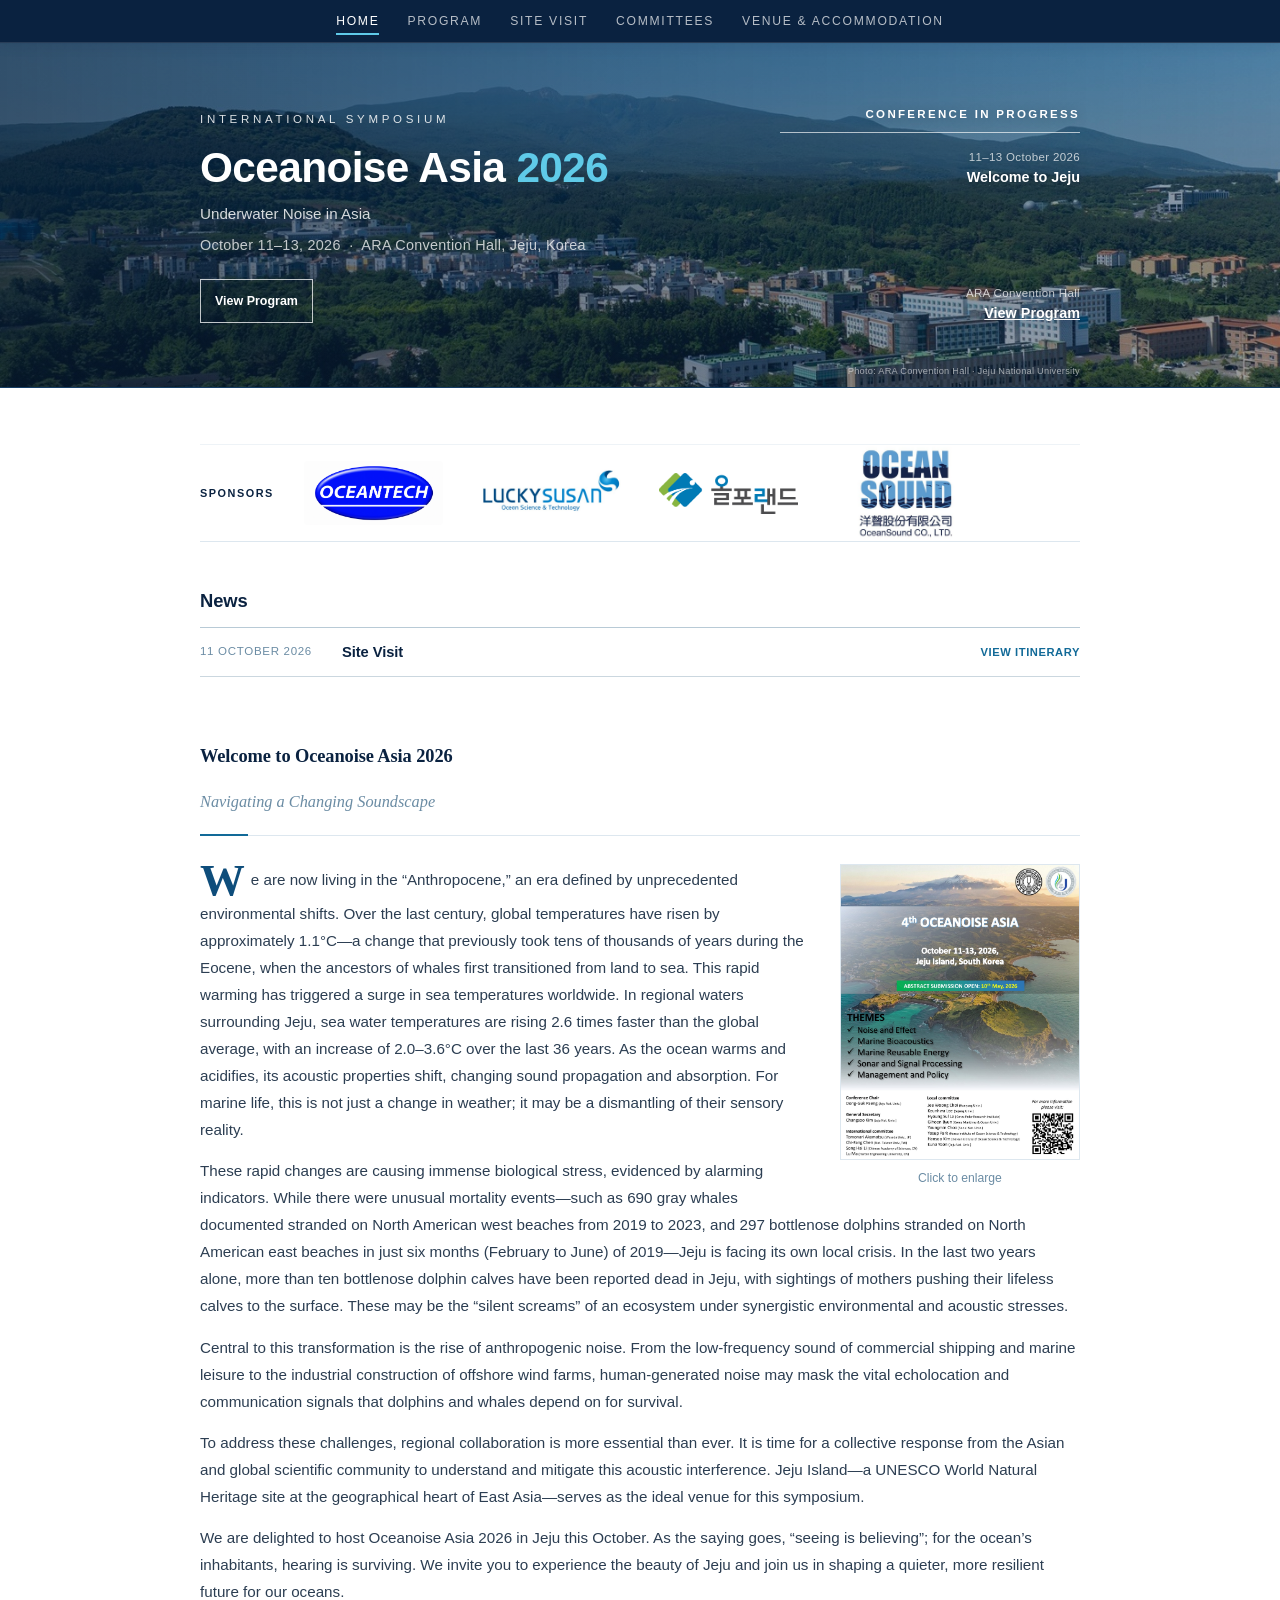
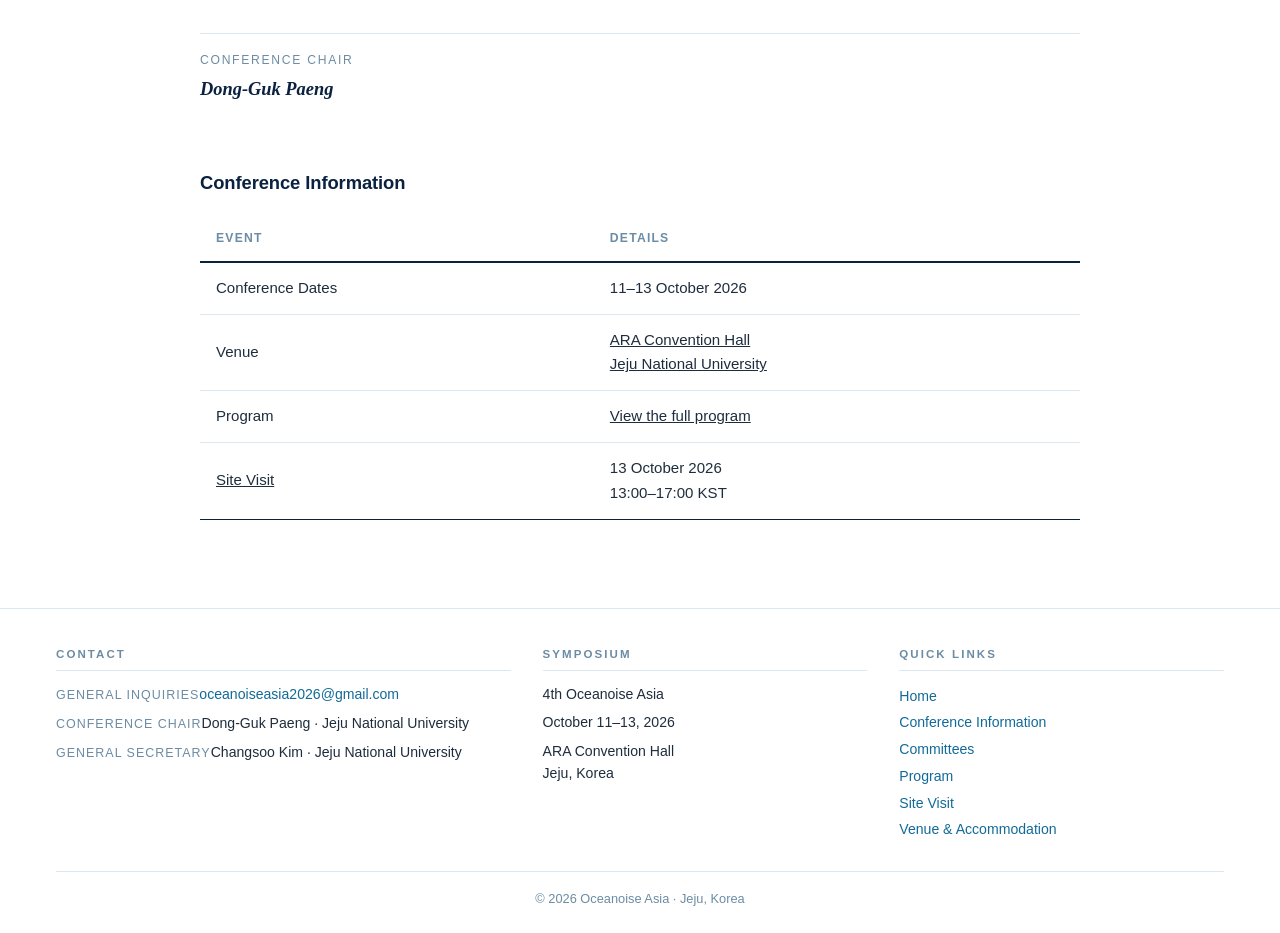
==== commit 1baaf5c4: "Temporarily unpublish abstract book for revision" ====
--- a/index.html
+++ b/index.html
@@ -20,17 +20,17 @@
   <meta name="twitter:description" content="October 11–13, 2026 · ARA Convention Hall, Jeju, Korea. International Symposium on Underwater Noise in Asia." />
   <meta name="twitter:image" content="https://www.oceanoiseasia2026.com/assets/images/oceanoise-asia-2026-share.png" />
   <meta name="twitter:image:alt" content="Oceanoise Asia 2026 — October 11–13, 2026, ARA Convention Hall, Jeju, Korea" />
-  <link rel="stylesheet" href="assets/css/site.css?v=20261011-abstract-book" />
+  <link rel="stylesheet" href="assets/css/site.css?v=20261012-mobile-news" />
 </head>
 <body>
 
 <nav class="site-nav" aria-label="Primary">
   <div class="wrap">
-    <a href="index.html?v=20261011-nav8" aria-current="page">Home</a>
-    <a href="program.html?v=20261011-nav8">Program</a>
-    <a href="site-visit.html?v=20261011-nav8">Site Visit</a>
-    <a href="committees.html?v=20261011-nav8">Committees</a>
-    <a href="venue.html?v=20261011-nav8">Venue &amp; Accommodation</a>
+    <a href="index.html?v=20261012-nav9" aria-current="page">Home</a>
+    <a href="program.html?v=20261012-nav9">Program</a>
+    <a href="site-visit.html?v=20261012-nav9">Site Visit</a>
+    <a href="committees.html?v=20261012-nav9">Committees</a>
+    <a href="venue.html?v=20261012-nav9">Venue &amp; Accommodation</a>
   </div>
 </nav>
 
@@ -43,10 +43,8 @@
         <p class="subtitle">Underwater Noise in Asia</p>
         <p class="meta">October 11&ndash;13, 2026 &nbsp;&middot;&nbsp; ARA Convention Hall, Jeju, Korea</p>
         <div class="home-hero-actions">
-          <a class="hero-action" href="program.html?v=20261011-nav8">View Program</a>
-          <a class="hero-action hero-action--download" href="assets/downloads/Oceanoise_Asia_2026_Abstract_Book.pdf" download>Download Abstract Book <span aria-hidden="true">&darr;</span></a>
+          <a class="hero-action" href="program.html?v=20261012-nav9">View Program</a>
         </div>
-        <p class="home-hero-download-meta">PDF &middot; 1.5 MB &middot; 92 pages</p>
       </div>
       <aside class="home-hero-dates" aria-label="Conference in progress">
         <a class="home-hero-dates__title" href="#dates">Conference in Progress</a>
@@ -57,7 +55,7 @@
           </div>
           <div>
             <dt>ARA Convention Hall</dt>
-            <dd><a href="program.html?v=20261011-nav8">View Program</a></dd>
+            <dd><a href="program.html?v=20261012-nav9">View Program</a></dd>
           </div>
         </dl>
       </aside>
@@ -112,14 +110,9 @@
       <h2>News</h2>
       <div class="news-list">
         <article class="news-item">
-          <time datetime="2026-10-12">12 October 2026</time>
-          <h3><a href="assets/downloads/Oceanoise_Asia_2026_Abstract_Book.pdf" download>Abstract Book Now Available</a></h3>
-          <a class="news-link" href="assets/downloads/Oceanoise_Asia_2026_Abstract_Book.pdf" download>Download Abstract Book (PDF &middot; 1.5 MB) &darr;</a>
-        </article>
-        <article class="news-item">
           <time datetime="2026-10-11">11 October 2026</time>
-          <h3><a href="site-visit.html?v=20261011-nav8">Site Visit</a></h3>
-          <a class="news-link" href="site-visit.html?v=20261011-nav8">View itinerary</a>
+          <h3><a href="site-visit.html?v=20261012-nav9">Site Visit</a></h3>
+          <a class="news-link" href="site-visit.html?v=20261012-nav9">View itinerary</a>
         </article>
       </div>
     </section>
@@ -169,14 +162,14 @@
           </tr>
           <tr>
             <td>Venue</td>
-            <td><a href="venue.html?v=20261011-nav8">ARA Convention Hall<br/>Jeju National University</a></td>
+            <td><a href="venue.html?v=20261012-nav9">ARA Convention Hall<br/>Jeju National University</a></td>
           </tr>
           <tr>
             <td>Program</td>
-            <td><a href="program.html?v=20261011-nav8">View the full program</a></td>
-          </tr>
-          <tr>
-            <td><a href="site-visit.html?v=20261011-nav8">Site Visit</a></td>
+            <td><a href="program.html?v=20261012-nav9">View the full program</a></td>
+          </tr>
+          <tr>
+            <td><a href="site-visit.html?v=20261012-nav9">Site Visit</a></td>
             <td>13 October 2026<br/>13:00&ndash;17:00 KST</td>
           </tr>
         </tbody>
@@ -205,13 +198,12 @@
       <div class="footer-col">
         <h4>Quick Links</h4>
         <ul>
-          <li><a href="index.html?v=20261011-nav8">Home</a></li>
-          <li><a href="index.html?v=20261011-nav8#dates">Conference Information</a></li>
-          <li><a href="committees.html?v=20261011-nav8">Committees</a></li>
-          <li><a href="program.html?v=20261011-nav8">Program</a></li>
-          <li><a href="assets/downloads/Oceanoise_Asia_2026_Abstract_Book.pdf" download>Abstract Book (PDF)</a></li>
-          <li><a href="site-visit.html?v=20261011-nav8">Site Visit</a></li>
-          <li><a href="venue.html?v=20261011-nav8">Venue &amp; Accommodation</a></li>
+          <li><a href="index.html?v=20261012-nav9">Home</a></li>
+          <li><a href="index.html?v=20261012-nav9#dates">Conference Information</a></li>
+          <li><a href="committees.html?v=20261012-nav9">Committees</a></li>
+          <li><a href="program.html?v=20261012-nav9">Program</a></li>
+          <li><a href="site-visit.html?v=20261012-nav9">Site Visit</a></li>
+          <li><a href="venue.html?v=20261012-nav9">Venue &amp; Accommodation</a></li>
         </ul>
       </div>
     </div>
--- a/assets/css/site.css
+++ b/assets/css/site.css
@@ -507,7 +507,9 @@
   font-weight: 750;
   letter-spacing: .05em;
   text-transform: uppercase;
-  white-space: nowrap;
+  white-space: normal;
+  overflow-wrap: anywhere;
+  min-width: 0;
 }
 .news-item a:hover,
 .news-item a:focus-visible { text-decoration: underline; }
@@ -1252,8 +1254,9 @@
   .btn { flex: 1 1 auto; justify-content: center; }
   .committee-grid { grid-template-columns: 1fr; }
   .news-item {
-    grid-template-columns: 105px minmax(0, 1fr);
-    gap: 7px 13px;
+    grid-template-columns: minmax(0, 1fr);
+    gap: 8px;
+    padding: 16px 0;
   }
   .sponsors-strip {
     position: relative;
@@ -1273,7 +1276,7 @@
     max-width: 200px;
     height: 58px;
   }
-  .news-link { grid-column: 2; }
+  .news-link { grid-column: 1; justify-self: start; max-width: 100%; }
   .content .doc-section h2 { font-size: 1.05rem; }
   .venue-page { padding-top: 36px; }
   .venue-section { margin-top: 52px; }
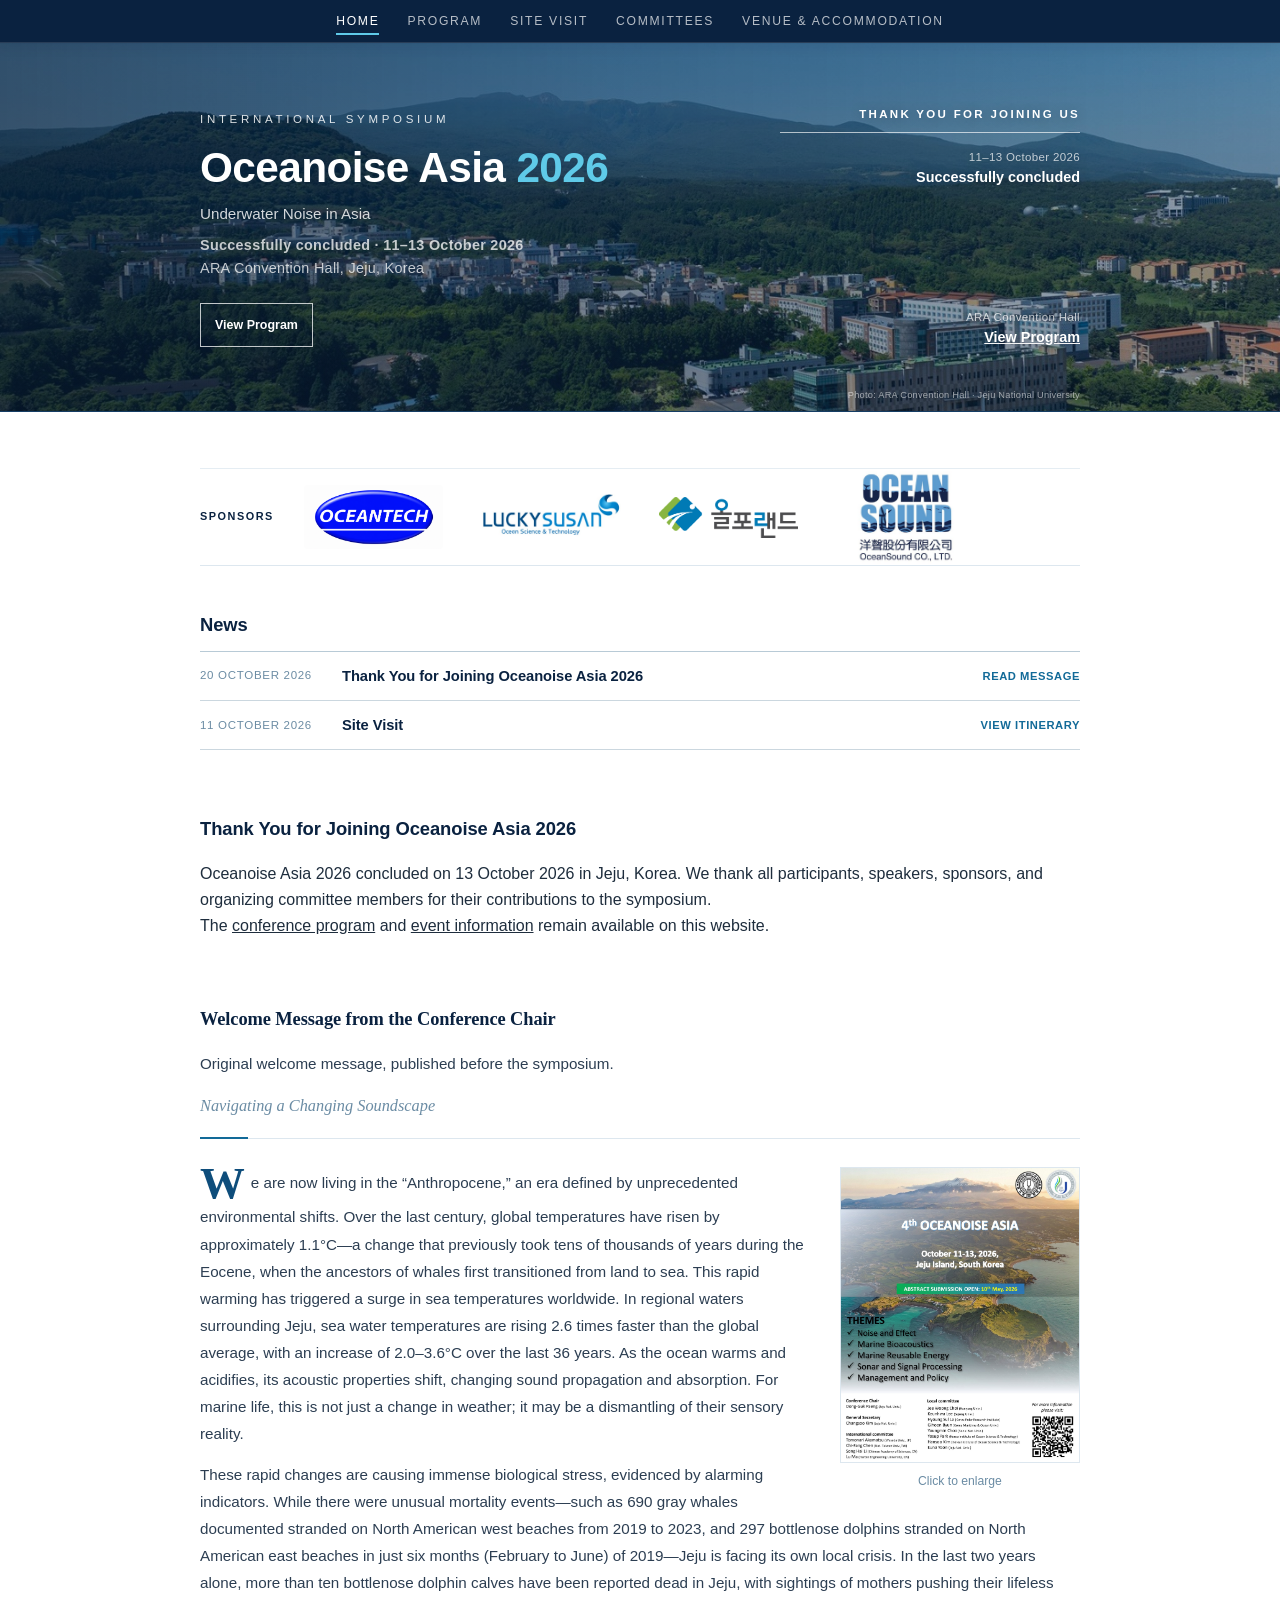
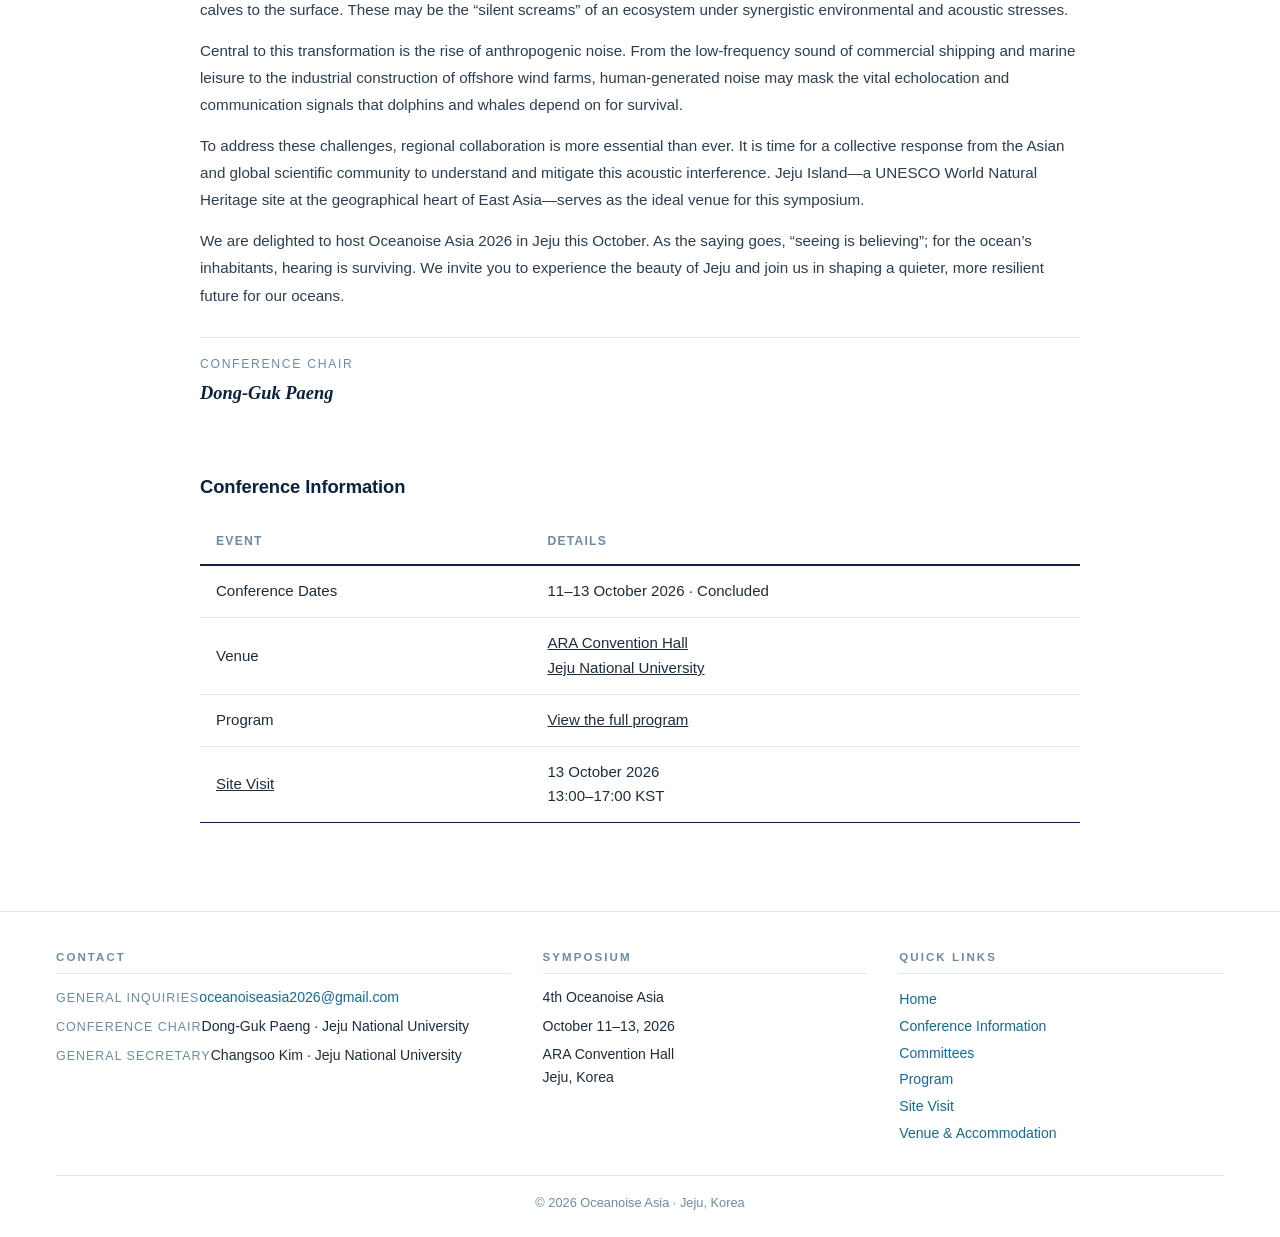
==== commit bcc4f816: "Mark conference concluded and thank participants" ====
--- a/index.html
+++ b/index.html
@@ -4,11 +4,11 @@
   <meta charset="UTF-8" />
   <meta name="viewport" content="width=device-width, initial-scale=1.0" />
   <title>Oceanoise Asia 2026</title>
-  <meta name="description" content="The 4th Oceanoise Asia, October 11-13, 2026, ARA Convention Hall, Jeju, Korea. International symposium on underwater noise in Asia." />
+  <meta name="description" content="Oceanoise Asia 2026 concluded on 13 October 2026 in Jeju, Korea. Thank you to all participants, speakers, sponsors, and organizing committee members." />
   <meta property="og:type" content="website" />
   <meta property="og:site_name" content="Oceanoise Asia 2026" />
   <meta property="og:title" content="Oceanoise Asia 2026" />
-  <meta property="og:description" content="October 11–13, 2026 · ARA Convention Hall, Jeju, Korea. International Symposium on Underwater Noise in Asia." />
+  <meta property="og:description" content="Oceanoise Asia 2026 concluded on 13 October 2026 in Jeju, Korea. Thank you to all participants, speakers, sponsors, and organizing committee members." />
   <meta property="og:url" content="https://www.oceanoiseasia2026.com/" />
   <meta property="og:image" content="https://www.oceanoiseasia2026.com/assets/images/oceanoise-asia-2026-share.png" />
   <meta property="og:image:type" content="image/png" />
@@ -17,7 +17,7 @@
   <meta property="og:image:alt" content="Oceanoise Asia 2026 — October 11–13, 2026, ARA Convention Hall, Jeju, Korea" />
   <meta name="twitter:card" content="summary_large_image" />
   <meta name="twitter:title" content="Oceanoise Asia 2026" />
-  <meta name="twitter:description" content="October 11–13, 2026 · ARA Convention Hall, Jeju, Korea. International Symposium on Underwater Noise in Asia." />
+  <meta name="twitter:description" content="Oceanoise Asia 2026 concluded on 13 October 2026 in Jeju, Korea. Thank you to all participants, speakers, sponsors, and organizing committee members." />
   <meta name="twitter:image" content="https://www.oceanoiseasia2026.com/assets/images/oceanoise-asia-2026-share.png" />
   <meta name="twitter:image:alt" content="Oceanoise Asia 2026 — October 11–13, 2026, ARA Convention Hall, Jeju, Korea" />
   <link rel="stylesheet" href="assets/css/site.css?v=20261012-mobile-news" />
@@ -41,17 +41,17 @@
         <span class="eyebrow">International Symposium</span>
         <h1>Oceanoise Asia <span class="year">2026</span></h1>
         <p class="subtitle">Underwater Noise in Asia</p>
-        <p class="meta">October 11&ndash;13, 2026 &nbsp;&middot;&nbsp; ARA Convention Hall, Jeju, Korea</p>
+        <p class="meta"><strong>Successfully concluded &middot; 11&ndash;13 October 2026</strong><br/>ARA Convention Hall, Jeju, Korea</p>
         <div class="home-hero-actions">
           <a class="hero-action" href="program.html?v=20261012-nav9">View Program</a>
         </div>
       </div>
-      <aside class="home-hero-dates" aria-label="Conference in progress">
-        <a class="home-hero-dates__title" href="#dates">Conference in Progress</a>
+      <aside class="home-hero-dates" aria-label="Conference concluded">
+        <a class="home-hero-dates__title" href="#thank-you">Thank You for Joining Us</a>
         <dl>
           <div>
             <dt>11&ndash;13 October 2026</dt>
-            <dd>Welcome to Jeju</dd>
+            <dd>Successfully concluded</dd>
           </div>
           <div>
             <dt>ARA Convention Hall</dt>
@@ -110,6 +110,11 @@
       <h2>News</h2>
       <div class="news-list">
         <article class="news-item">
+          <time datetime="2026-10-20">20 October 2026</time>
+          <h3><a href="#thank-you">Thank You for Joining Oceanoise Asia 2026</a></h3>
+          <a class="news-link" href="#thank-you">Read message</a>
+        </article>
+        <article class="news-item">
           <time datetime="2026-10-11">11 October 2026</time>
           <h3><a href="site-visit.html?v=20261012-nav9">Site Visit</a></h3>
           <a class="news-link" href="site-visit.html?v=20261012-nav9">View itinerary</a>
@@ -117,9 +122,17 @@
       </div>
     </section>
 
-    <!-- Welcome Message -->
+    <!-- Conference closing message -->
+    <section id="thank-you" class="section" aria-labelledby="thank-you-title">
+      <h2 id="thank-you-title">Thank You for Joining Oceanoise Asia 2026</h2>
+      <p>Oceanoise Asia 2026 concluded on 13 October 2026 in Jeju, Korea. We thank all participants, speakers, sponsors, and organizing committee members for their contributions to the symposium.</p>
+      <p>The <a href="program.html?v=20261012-nav9">conference program</a> and <a href="#dates">event information</a> remain available on this website.</p>
+    </section>
+
+    <!-- Original welcome message retained as a conference record -->
     <article class="welcome section">
-      <h2>Welcome to Oceanoise Asia 2026</h2>
+      <h2>Welcome Message from the Conference Chair</h2>
+      <p class="caption">Original welcome message, published before the symposium.</p>
       <p class="lead">Navigating a Changing Soundscape</p>
 
       <figure class="poster poster-float">
@@ -158,7 +171,7 @@
         <tbody>
           <tr>
             <td>Conference Dates</td>
-            <td>11&ndash;13 October 2026</td>
+            <td>11&ndash;13 October 2026 &middot; Concluded</td>
           </tr>
           <tr>
             <td>Venue</td>
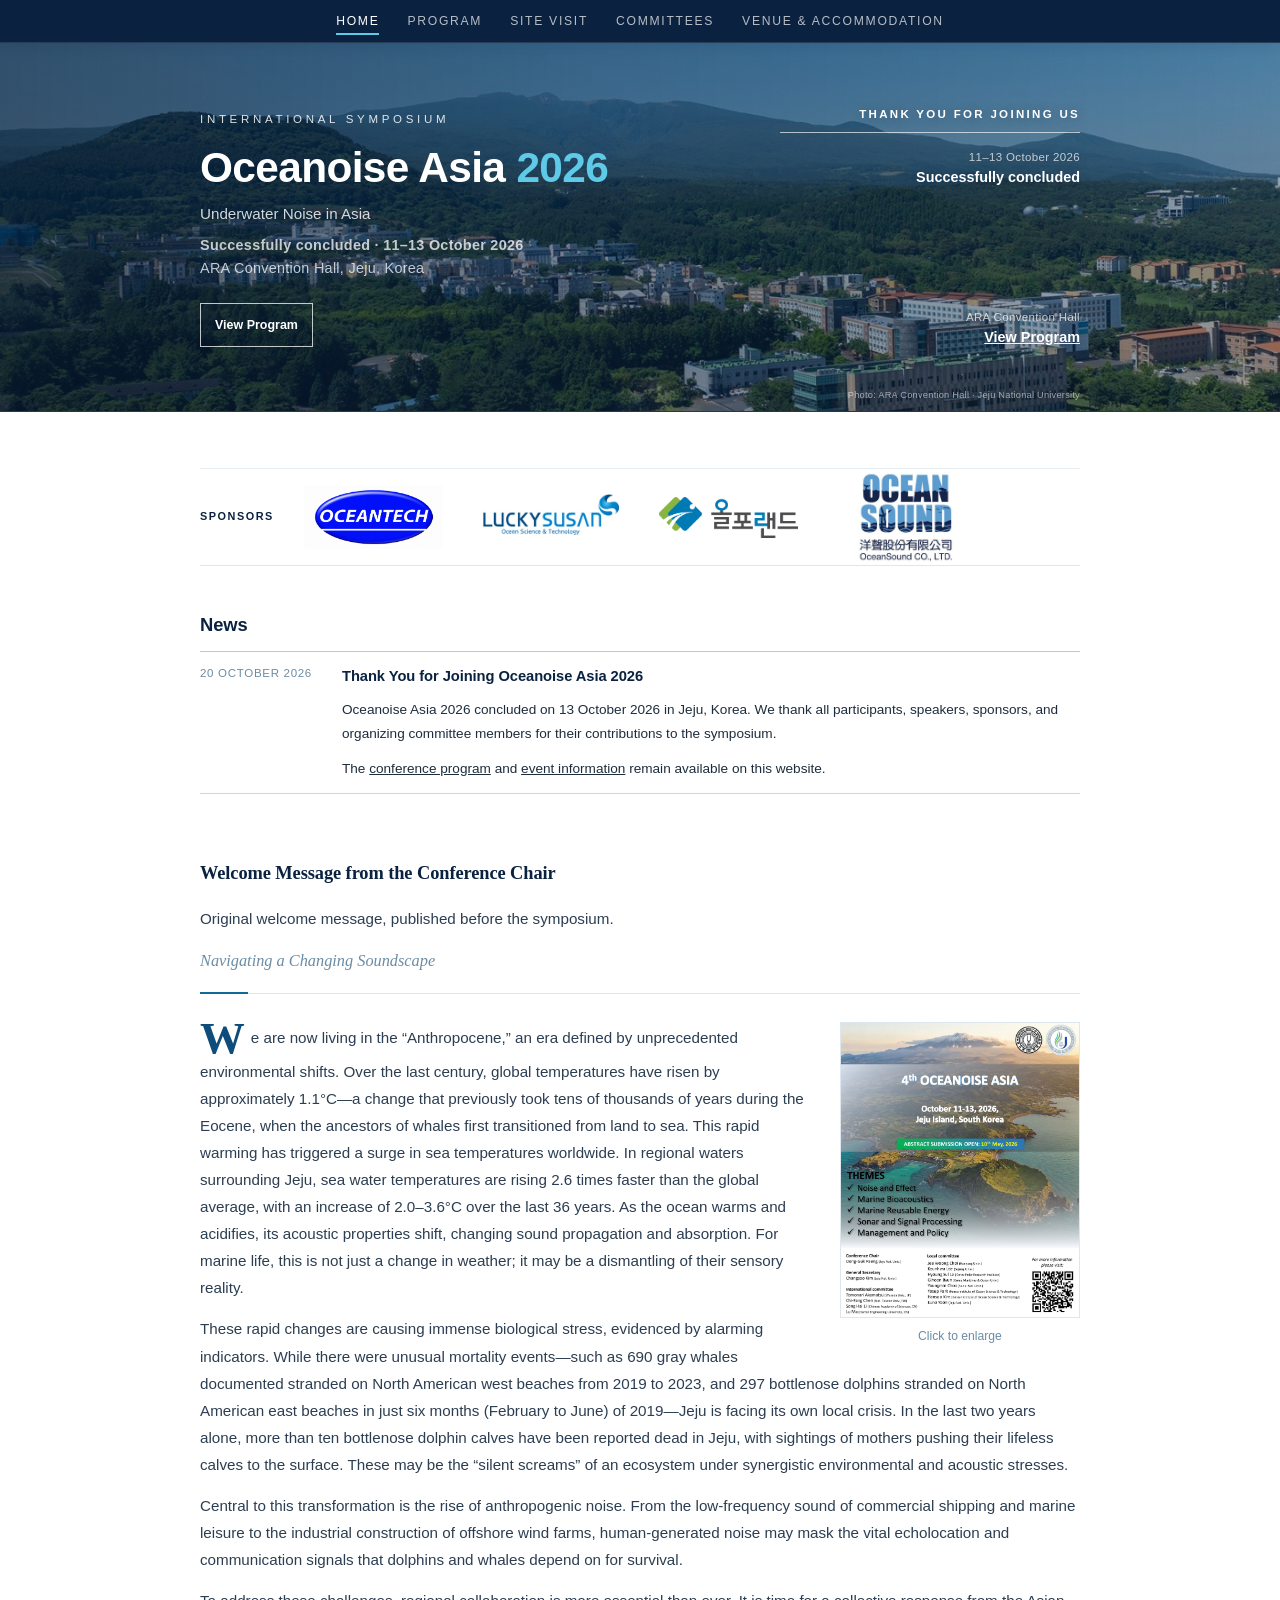
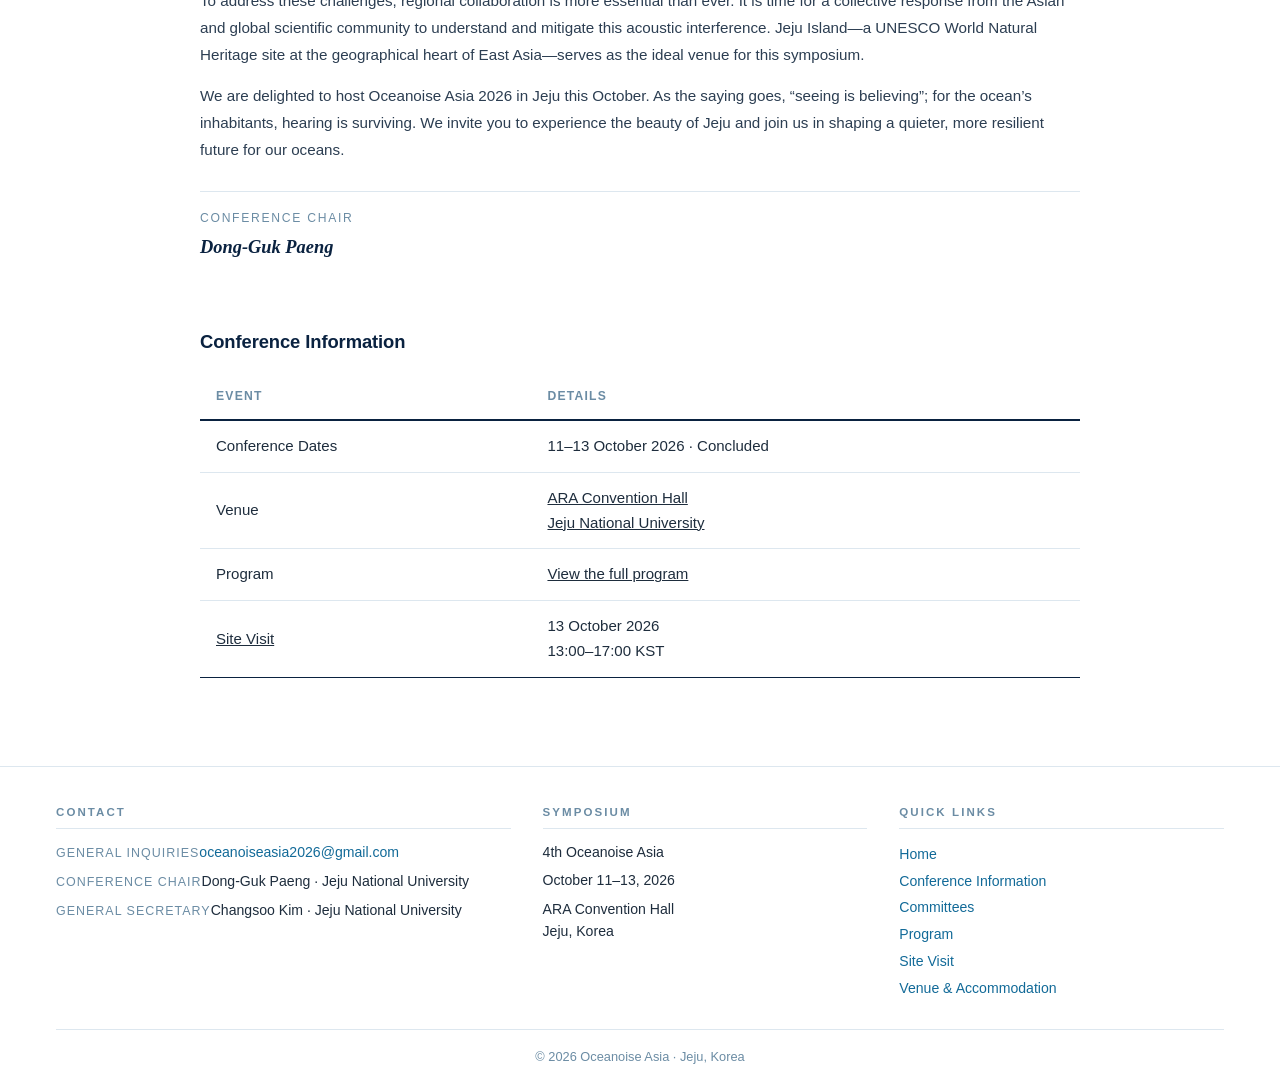
==== commit bd4dbdd5: "Simplify news and show thank-you message inline" ====
--- a/index.html
+++ b/index.html
@@ -20,7 +20,7 @@
   <meta name="twitter:description" content="Oceanoise Asia 2026 concluded on 13 October 2026 in Jeju, Korea. Thank you to all participants, speakers, sponsors, and organizing committee members." />
   <meta name="twitter:image" content="https://www.oceanoiseasia2026.com/assets/images/oceanoise-asia-2026-share.png" />
   <meta name="twitter:image:alt" content="Oceanoise Asia 2026 — October 11–13, 2026, ARA Convention Hall, Jeju, Korea" />
-  <link rel="stylesheet" href="assets/css/site.css?v=20261012-mobile-news" />
+  <link rel="stylesheet" href="assets/css/site.css?v=20261020-closing-news" />
 </head>
 <body>
 
@@ -109,24 +109,15 @@
     <section class="news section">
       <h2>News</h2>
       <div class="news-list">
-        <article class="news-item">
+        <article class="news-item news-item--message" id="thank-you" aria-labelledby="thank-you-title">
           <time datetime="2026-10-20">20 October 2026</time>
-          <h3><a href="#thank-you">Thank You for Joining Oceanoise Asia 2026</a></h3>
-          <a class="news-link" href="#thank-you">Read message</a>
+          <div class="news-message">
+            <h3 id="thank-you-title">Thank You for Joining Oceanoise Asia 2026</h3>
+            <p>Oceanoise Asia 2026 concluded on 13 October 2026 in Jeju, Korea. We thank all participants, speakers, sponsors, and organizing committee members for their contributions to the symposium.</p>
+            <p>The <a href="program.html?v=20261012-nav9">conference program</a> and <a href="#dates">event information</a> remain available on this website.</p>
+          </div>
         </article>
-        <article class="news-item">
-          <time datetime="2026-10-11">11 October 2026</time>
-          <h3><a href="site-visit.html?v=20261012-nav9">Site Visit</a></h3>
-          <a class="news-link" href="site-visit.html?v=20261012-nav9">View itinerary</a>
-        </article>
-      </div>
-    </section>
-
-    <!-- Conference closing message -->
-    <section id="thank-you" class="section" aria-labelledby="thank-you-title">
-      <h2 id="thank-you-title">Thank You for Joining Oceanoise Asia 2026</h2>
-      <p>Oceanoise Asia 2026 concluded on 13 October 2026 in Jeju, Korea. We thank all participants, speakers, sponsors, and organizing committee members for their contributions to the symposium.</p>
-      <p>The <a href="program.html?v=20261012-nav9">conference program</a> and <a href="#dates">event information</a> remain available on this website.</p>
+      </div>
     </section>
 
     <!-- Original welcome message retained as a conference record -->
--- a/assets/css/site.css
+++ b/assets/css/site.css
@@ -481,6 +481,8 @@
   padding: 12px 0;
   border-bottom: 1px solid #cbd7df;
 }
+.news-item--message { grid-template-columns: 124px minmax(0, 1fr); align-items: start; }
+.news-message p { margin: 10px 0 0; font-size: .85rem; line-height: 1.8; }
 .news-item time {
   display: inline-block;
   margin-bottom: 0;
